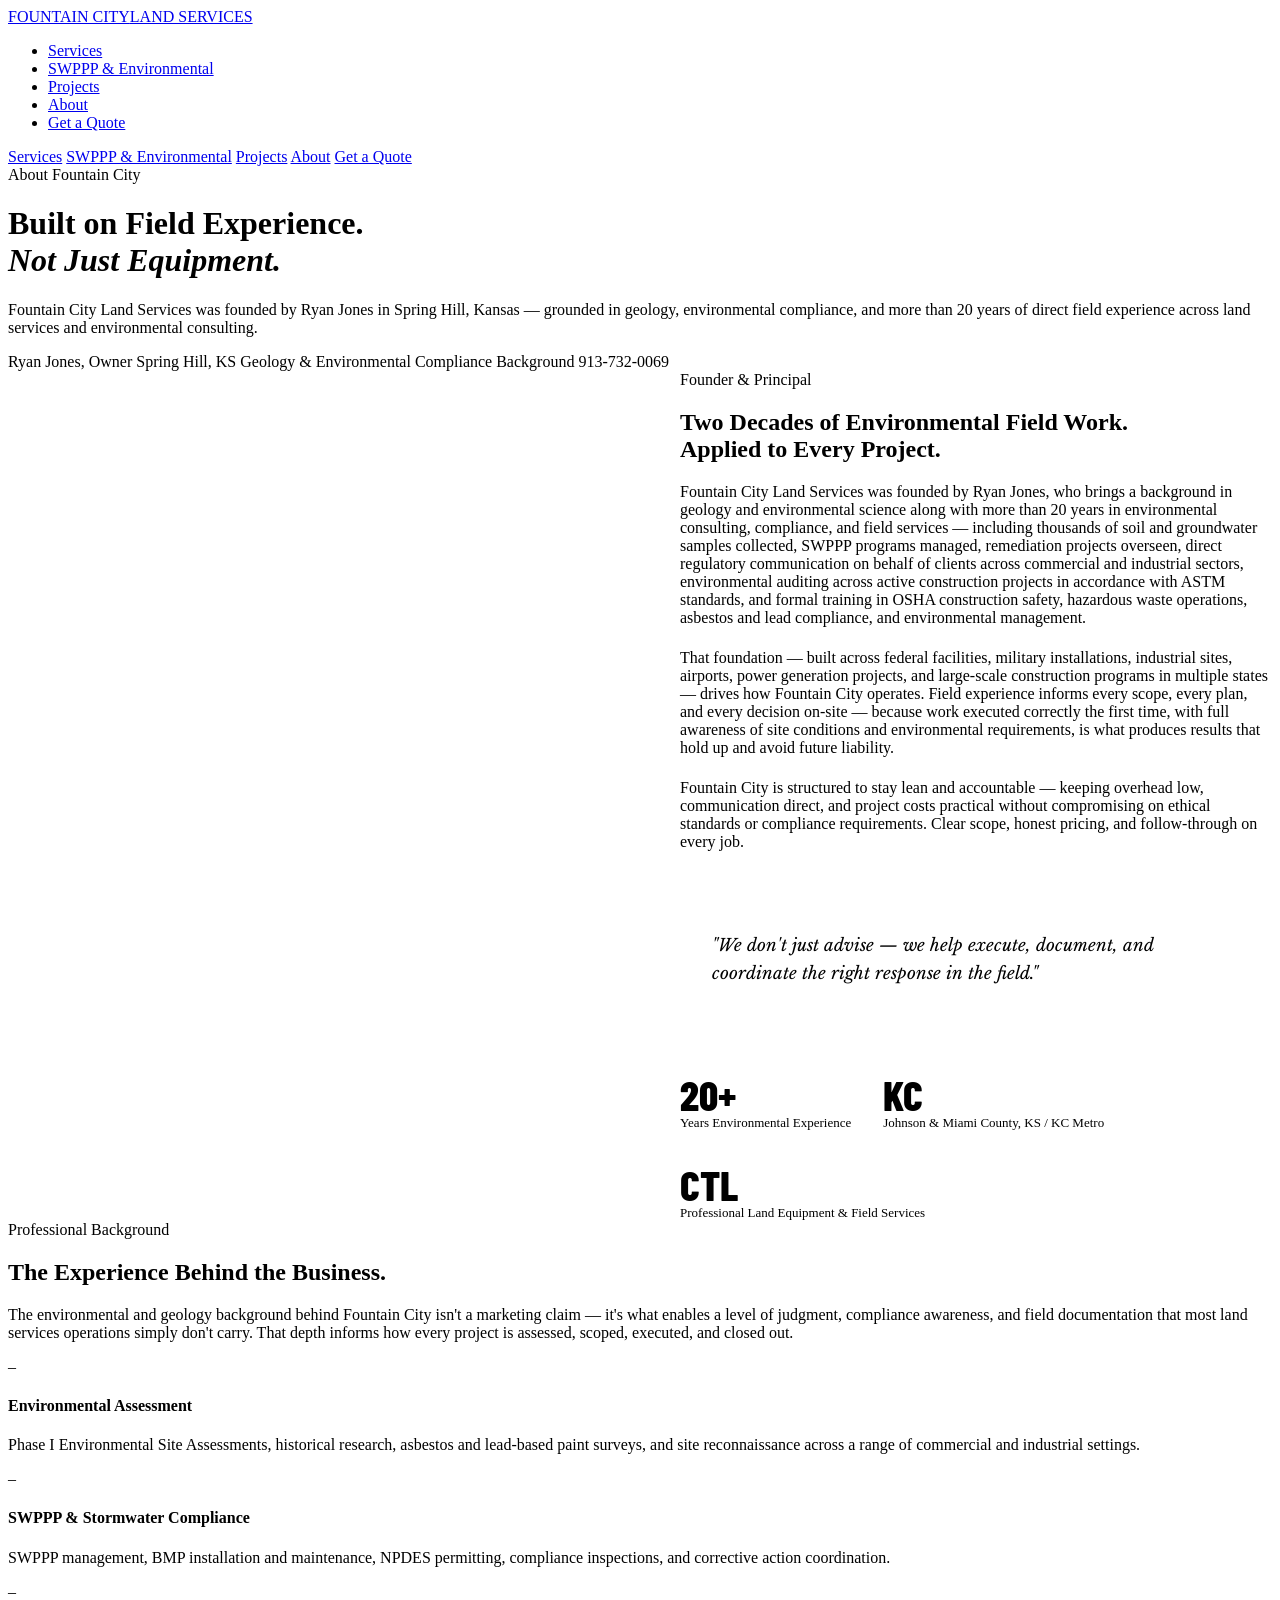
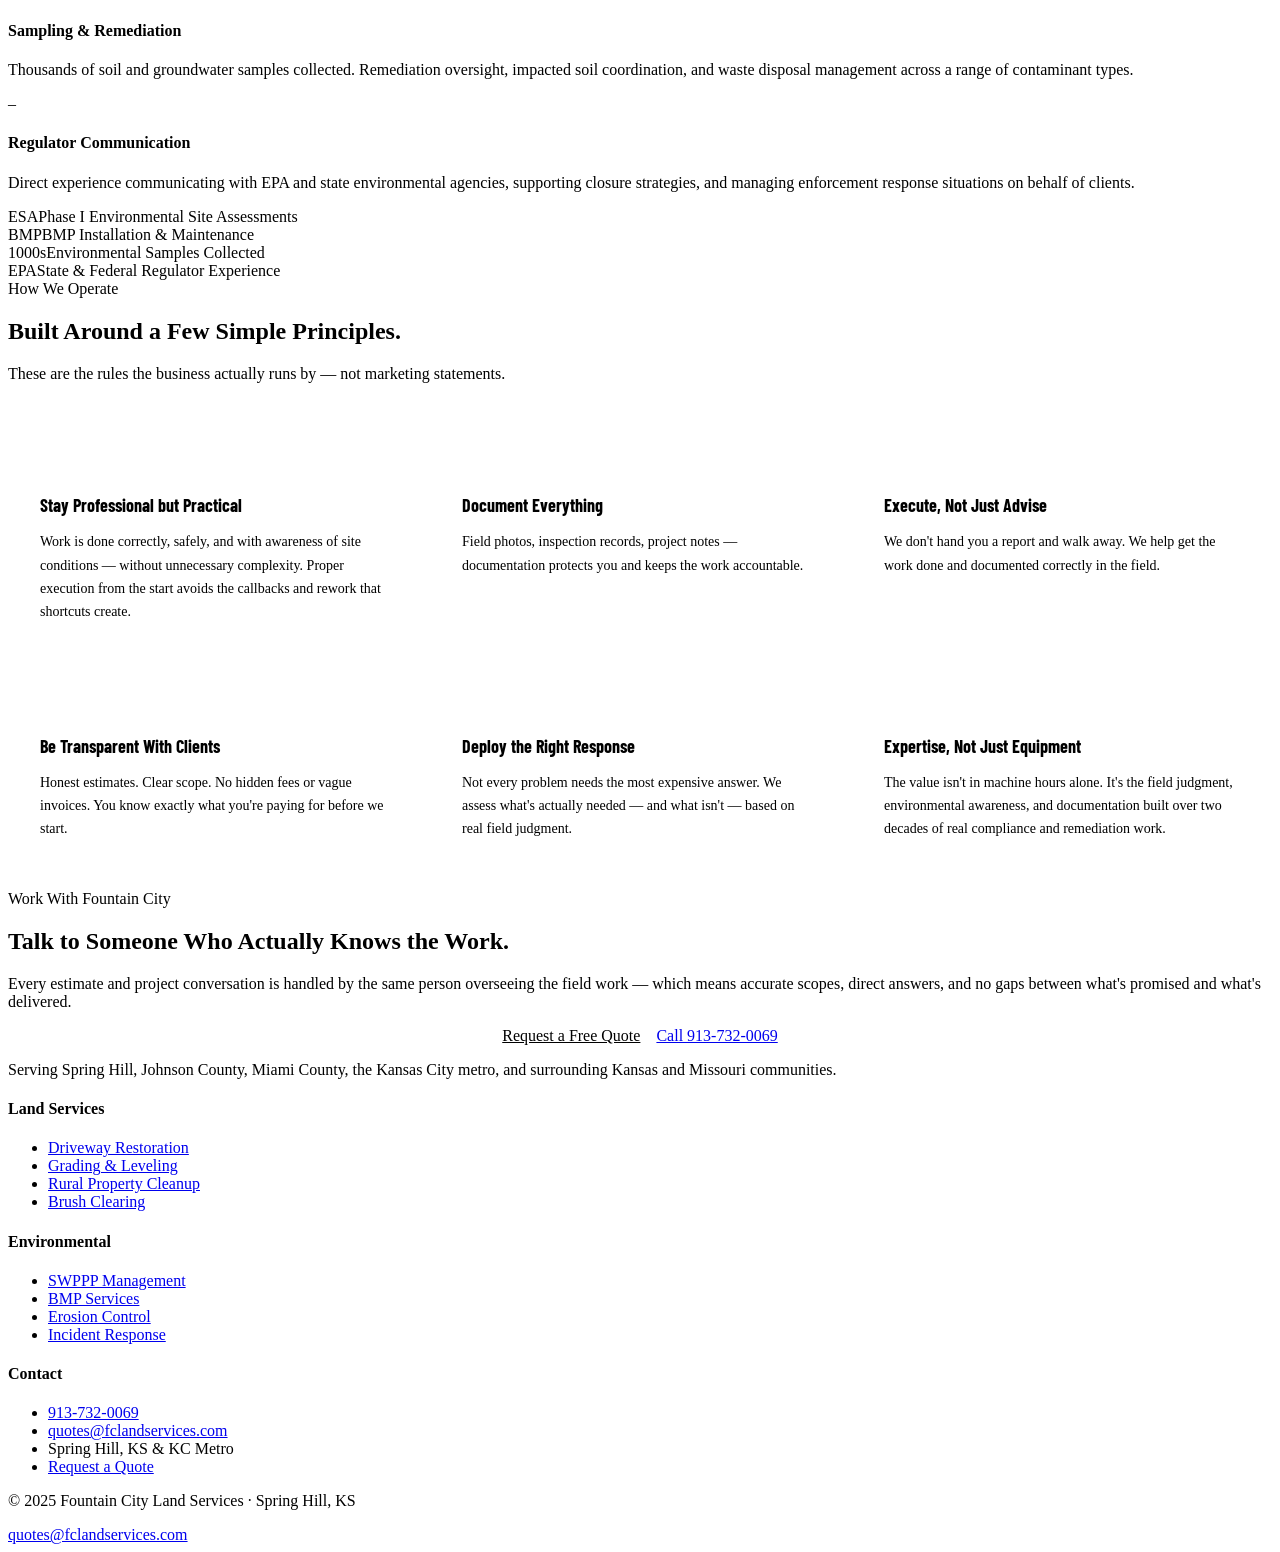
==== about.html @ deafc709 "Add files via upload" ====
<!DOCTYPE html>
<html lang="en">
<head>
  <meta charset="UTF-8">
  <meta name="viewport" content="width=device-width, initial-scale=1.0">
  <title>About | Ryan Jones | Fountain City Land Services | Spring Hill, KS</title>
  <meta name="description" content="Ryan Jones founded Fountain City Land Services in Spring Hill, KS. With 20+ years of environmental consulting, geology, and field compliance experience, he brings practical judgment to every land services and SWPPP project in Johnson County, Miami County, and the KC metro.">
  <link rel="canonical" href="https://www.fclandservices.com/about.html">
  <link rel="preconnect" href="https://fonts.googleapis.com">
  <link href="https://fonts.googleapis.com/css2?family=Barlow+Condensed:wght@400;600;700;800&family=Libre+Baskerville:ital,wght@0,400;1,400&family=Barlow:wght@300;400;500;600&display=swap" rel="stylesheet">
  <link rel="stylesheet" href="assets/css/style.css">
  <link rel="icon" href="assets/images/favicon.ico">
<style>
.about-grid { display:grid; grid-template-columns:1fr 1fr; gap:80px; align-items:start; }
.about-photo { background:var(--off-white); border:1px solid var(--warm-gray); border-radius:4px; height:420px; display:flex; align-items:center; justify-content:center; flex-direction:column; gap:10px; color:var(--text-light); position:sticky; top:88px; }
.about-photo p { font-size:12px; font-weight:300; text-align:center; padding:0 24px; }
.principles-grid { display:grid; grid-template-columns:repeat(3,1fr); gap:2px; margin-top:52px; }
.principle-card { background:#fff; padding:36px 32px; border-top:3px solid var(--green); }
.principle-card h4 { font-family:"Barlow Condensed",sans-serif; font-weight:700; font-size:18px; color:var(--charcoal-dark); margin-bottom:10px; }
.principle-card p { font-size:14px; color:var(--text-mid); line-height:1.65; font-weight:300; }
.exp-items { margin-top:32px; display:grid; grid-template-columns:1fr 1fr; gap:12px; }
.exp-item { background:rgba(255,255,255,0.04); border:1px solid rgba(255,255,255,0.07); padding:14px 16px; border-radius:3px; font-size:13px; color:rgba(255,255,255,0.65); font-weight:300; }
@media(max-width:960px){ .about-grid{grid-template-columns:1fr;} .about-photo{position:static;height:260px;} .principles-grid{grid-template-columns:1fr;} .exp-items{grid-template-columns:1fr;} }
</style>
</head><body>
<nav>
  <a href="index.html" class="nav-logo">
    <img src="assets/images/logo.png" alt="Fountain City Land Services logo"
         onerror="this.style.display='none';this.nextElementSibling.style.display='block'">
    <div class="nav-logo-fallback">FOUNTAIN CITY<span>LAND SERVICES</span></div>
  </a>
  <ul class="nav-links">
    <li><a href="services.html">Services</a></li>
    <li><a href="environmental.html">SWPPP &amp; Environmental</a></li>
    <li><a href="projects.html">Projects</a></li>
    <li><a href="about.html" class="active">About</a></li>
    <li><a href="quote.html" class="nav-cta">Get a Quote</a></li>
  </ul>
  <div class="nav-hamburger" onclick="toggleMenu()"><span></span><span></span><span></span></div>
</nav>
<div class="mobile-menu" id="mobileMenu">
  <a href="services.html">Services</a>
  <a href="environmental.html">SWPPP &amp; Environmental</a>
  <a href="projects.html">Projects</a>
  <a href="about.html">About</a>
  <a href="quote.html" class="mobile-cta">Get a Quote</a>
</div>
<div class="page-hero"><div class="page-hero-bg"></div>
<div class="page-hero-inner">
  <div class="section-label">About Fountain City</div>
  <h1>Built on Field Experience.<br><em>Not Just Equipment.</em></h1>
  <p>Fountain City Land Services was founded by Ryan Jones in Spring Hill, Kansas — grounded in geology, environmental compliance, and more than 20 years of direct field experience across land services and environmental consulting.</p>
</div></div>
<div class="trust-bar">
  <span class="trust-item">Ryan Jones, Owner</span>
  <span class="trust-dot"></span>
  <span class="trust-item">Spring Hill, KS</span>
  <span class="trust-dot"></span>
  <span class="trust-item">Geology &amp; Environmental Compliance Background</span>
  <span class="trust-dot"></span>
  <span class="trust-item">913-732-0069</span>
</div>

<section style="background:#fff;">
<div class="section-inner">
  <div class="about-grid">
    <div class="about-photo">
    </div>
    <div>
      <div class="section-label">Founder &amp; Principal</div>
      <h2 class="section-title">Two Decades of Environmental Field Work.<br>Applied to Every Project.</h2>
      <p class="section-body" style="max-width:100%;margin-bottom:22px;">Fountain City Land Services was founded by Ryan Jones, who brings a background in geology and environmental science along with more than 20 years in environmental consulting, compliance, and field services — including thousands of soil and groundwater samples collected, SWPPP programs managed, remediation projects overseen, direct regulatory communication on behalf of clients across commercial and industrial sectors, environmental auditing across active construction projects in accordance with ASTM standards, and formal training in OSHA construction safety, hazardous waste operations, asbestos and lead compliance, and environmental management.</p>
      <p class="section-body" style="max-width:100%;margin-bottom:22px;">That foundation — built across federal facilities, military installations, industrial sites, airports, power generation projects, and large-scale construction programs in multiple states — drives how Fountain City operates. Field experience informs every scope, every plan, and every decision on-site — because work executed correctly the first time, with full awareness of site conditions and environmental requirements, is what produces results that hold up and avoid future liability.</p>
      <p class="section-body" style="max-width:100%;margin-bottom:36px;">Fountain City is structured to stay lean and accountable — keeping overhead low, communication direct, and project costs practical without compromising on ethical standards or compliance requirements. Clear scope, honest pricing, and follow-through on every job.</p>
      <div style="padding:28px 32px;background:var(--off-white);border-left:3px solid var(--green);border-radius:0 4px 4px 0;">
        <p style="font-family:'Libre Baskerville',serif;font-style:italic;font-size:17px;line-height:1.65;color:var(--charcoal-dark);">"We don't just advise — we help execute, document, and coordinate the right response in the field."</p>
      </div>
      <div style="margin-top:40px;display:flex;gap:32px;flex-wrap:wrap;">
        <div><div style="font-family:'Barlow Condensed',sans-serif;font-weight:800;font-size:42px;color:var(--green);line-height:1;">20+</div><div style="font-size:13px;color:var(--text-light);font-weight:300;">Years Environmental Experience</div></div>
        <div><div style="font-family:'Barlow Condensed',sans-serif;font-weight:800;font-size:42px;color:var(--green);line-height:1;">KC</div><div style="font-size:13px;color:var(--text-light);font-weight:300;">Johnson &amp; Miami County, KS / KC Metro</div></div>
        <div><div style="font-family:'Barlow Condensed',sans-serif;font-weight:800;font-size:42px;color:var(--green);line-height:1;">CTL</div><div style="font-size:13px;color:var(--text-light);font-weight:300;">Professional Land Equipment &amp; Field Services</div></div>
      </div>
    </div>
  </div>
</div>
</section>

<section class="diff-section">
<div class="section-inner">
  <div class="diff-grid">
    <div class="diff-content">
      <div class="section-label">Professional Background</div>
      <h2 class="section-title">The Experience Behind the Business.</h2>
      <p class="section-body">The environmental and geology background behind Fountain City isn't a marketing claim — it's what enables a level of judgment, compliance awareness, and field documentation that most land services operations simply don't carry. That depth informs how every project is assessed, scoped, executed, and closed out.</p>
      <div class="diff-points">
        <div class="diff-point"><span class="diff-num">–</span><div class="diff-point-text"><h4>Environmental Assessment</h4><p>Phase I Environmental Site Assessments, historical research, asbestos and lead-based paint surveys, and site reconnaissance across a range of commercial and industrial settings.</p></div></div>
        <div class="diff-point"><span class="diff-num">–</span><div class="diff-point-text"><h4>SWPPP &amp; Stormwater Compliance</h4><p>SWPPP management, BMP installation and maintenance, NPDES permitting, compliance inspections, and corrective action coordination.</p></div></div>
        <div class="diff-point"><span class="diff-num">–</span><div class="diff-point-text"><h4>Sampling &amp; Remediation</h4><p>Thousands of soil and groundwater samples collected. Remediation oversight, impacted soil coordination, and waste disposal management across a range of contaminant types.</p></div></div>
        <div class="diff-point"><span class="diff-num">–</span><div class="diff-point-text"><h4>Regulator Communication</h4><p>Direct experience communicating with EPA and state environmental agencies, supporting closure strategies, and managing enforcement response situations on behalf of clients.</p></div></div>
      </div>
    </div>
    <div>
      <div class="diff-stats">
        <div class="stat-card"><span class="stat-num">ESA</span><span class="stat-label">Phase I Environmental Site Assessments</span></div>
        <div class="stat-card"><span class="stat-num">BMP</span><span class="stat-label">BMP Installation &amp; Maintenance</span></div>
        <div class="stat-card"><span class="stat-num">1000s</span><span class="stat-label">Environmental Samples Collected</span></div>
        <div class="stat-card"><span class="stat-num">EPA</span><span class="stat-label">State &amp; Federal Regulator Experience</span></div>
      </div>
    </div>
  </div>
</div>
</section>

<section style="background:var(--off-white);">
<div class="section-inner">
  <div class="section-label">How We Operate</div>
  <h2 class="section-title">Built Around a Few Simple Principles.</h2>
  <p class="section-body">These are the rules the business actually runs by — not marketing statements.</p>
  <div class="principles-grid">
    <div class="principle-card"><h4>Stay Professional but Practical</h4><p>Work is done correctly, safely, and with awareness of site conditions — without unnecessary complexity. Proper execution from the start avoids the callbacks and rework that shortcuts create.</p></div>
    <div class="principle-card"><h4>Document Everything</h4><p>Field photos, inspection records, project notes — documentation protects you and keeps the work accountable.</p></div>
    <div class="principle-card"><h4>Execute, Not Just Advise</h4><p>We don't hand you a report and walk away. We help get the work done and documented correctly in the field.</p></div>
    <div class="principle-card"><h4>Be Transparent With Clients</h4><p>Honest estimates. Clear scope. No hidden fees or vague invoices. You know exactly what you're paying for before we start.</p></div>
    <div class="principle-card"><h4>Deploy the Right Response</h4><p>Not every problem needs the most expensive answer. We assess what's actually needed — and what isn't — based on real field judgment.</p></div>
    <div class="principle-card"><h4>Expertise, Not Just Equipment</h4><p>The value isn't in machine hours alone. It's the field judgment, environmental awareness, and documentation built over two decades of real compliance and remediation work.</p></div>
  </div>
</div>
</section>

<section class="quote-section">
  <div class="section-label">Work With Fountain City</div>
  <h2>Talk to Someone Who Actually Knows the Work.</h2>
  <p>Every estimate and project conversation is handled by the same person overseeing the field work — which means accurate scopes, direct answers, and no gaps between what's promised and what's delivered.</p>
  <div style="display:flex;gap:16px;justify-content:center;flex-wrap:wrap;">
    <a href="quote.html" class="btn-primary" style="background:#fff;color:var(--green-dark);">Request a Free Quote</a>
    <a href="tel:9137320069" class="btn-ghost">Call 913-732-0069</a>
  </div>
</section>
<footer>
  <div class="footer-inner">
    <div class="footer-brand">
      <img src="assets/images/logo.png" alt="Fountain City Land Services" onerror="this.style.display='none'">
      <p>Serving Spring Hill, Johnson County, Miami County, the Kansas City metro, and surrounding Kansas and Missouri communities.</p>
    </div>
    <div class="footer-col"><h4>Land Services</h4><ul>
      <li><a href="services.html">Driveway Restoration</a></li>
      <li><a href="services.html">Grading &amp; Leveling</a></li>
      <li><a href="services.html">Rural Property Cleanup</a></li>
      <li><a href="services.html">Brush Clearing</a></li>
    </ul></div>
    <div class="footer-col"><h4>Environmental</h4><ul>
      <li><a href="environmental.html">SWPPP Management</a></li>
      <li><a href="environmental.html">BMP Services</a></li>
      <li><a href="environmental.html">Erosion Control</a></li>
      <li><a href="environmental.html">Incident Response</a></li>
    </ul></div>
    <div class="footer-col"><h4>Contact</h4><ul>
      <li><a href="tel:9137320069">913-732-0069</a></li>
      <li><a href="mailto:quotes@fclandservices.com">quotes@fclandservices.com</a></li>
      <li><span>Spring Hill, KS &amp; KC Metro</span></li>
      <li><a href="quote.html">Request a Quote</a></li>
    </ul></div>
  </div>
  <div class="footer-bottom">
    <p>&copy; 2025 Fountain City Land Services &middot; Spring Hill, KS</p>
    <a href="mailto:quotes@fclandservices.com">quotes@fclandservices.com</a>
  </div>
</footer>
<script>function toggleMenu(){document.getElementById('mobileMenu').classList.toggle('open');}</script>
</body></html>
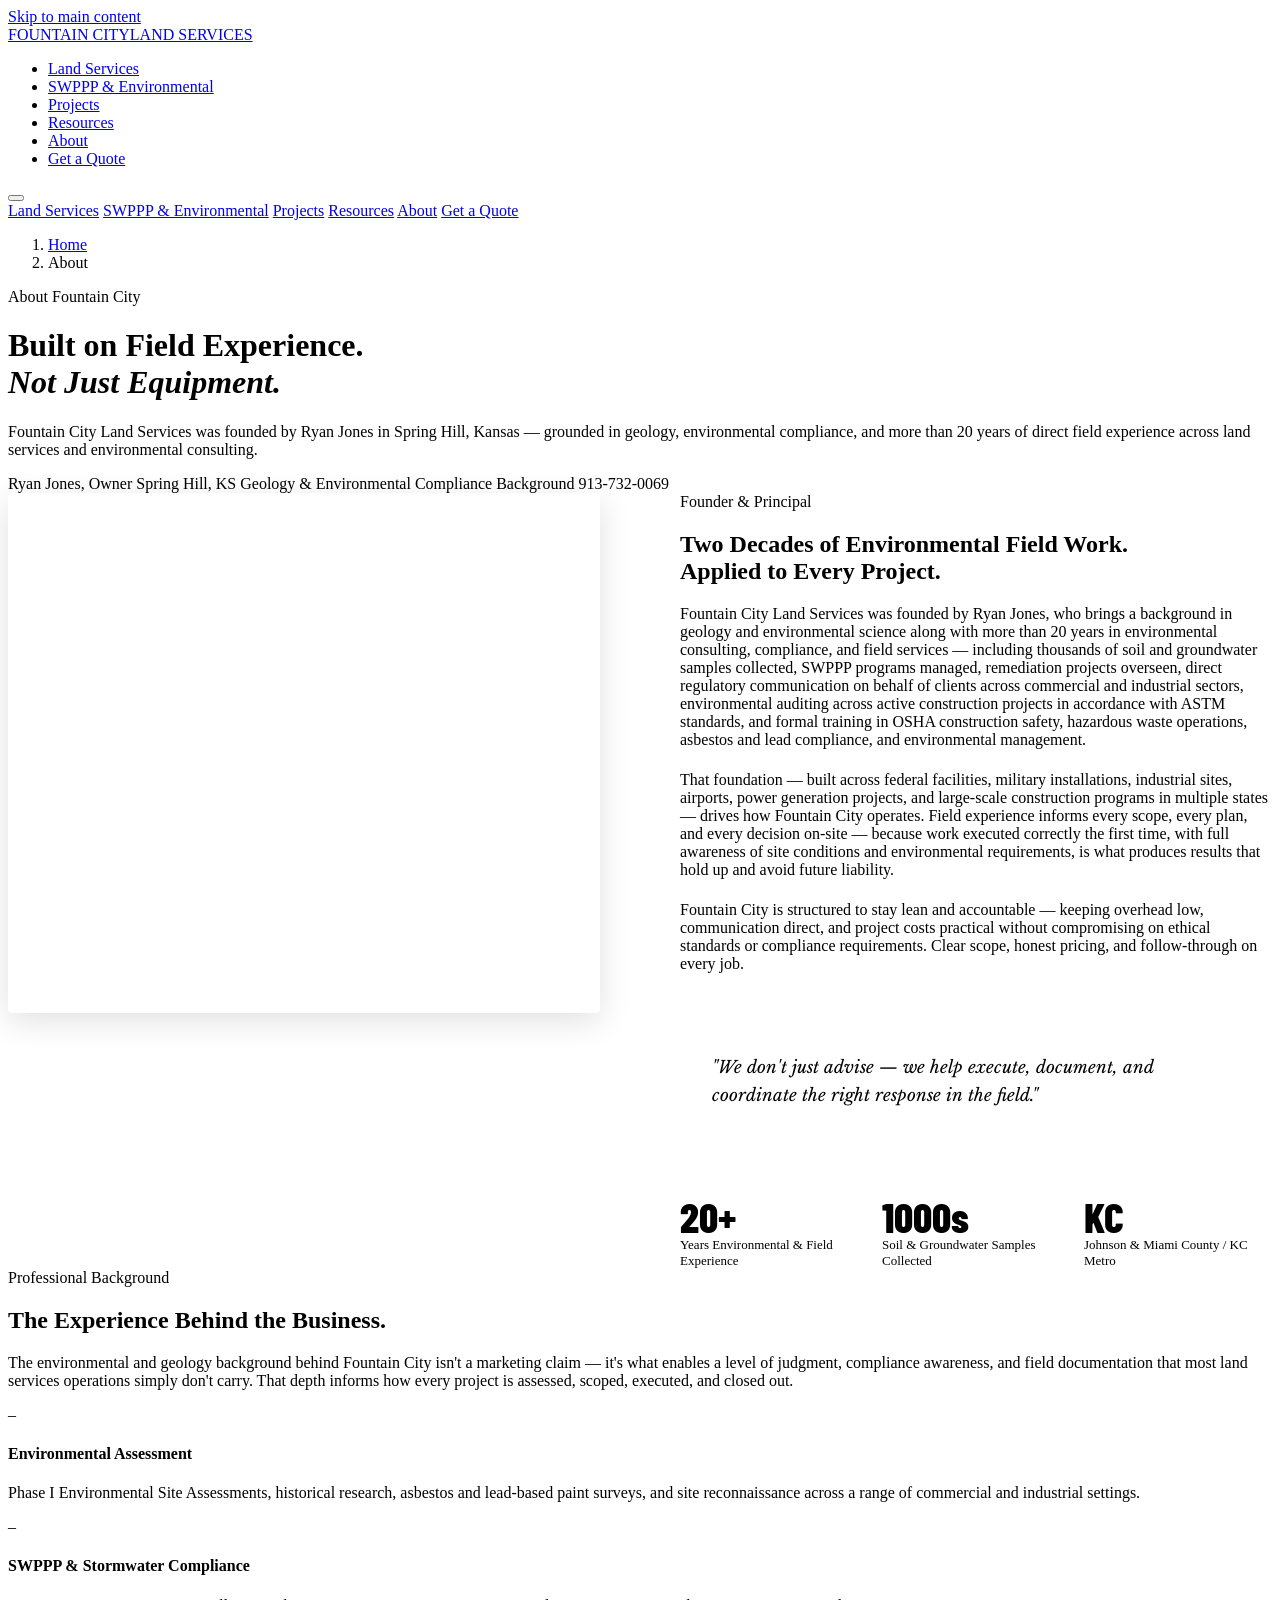
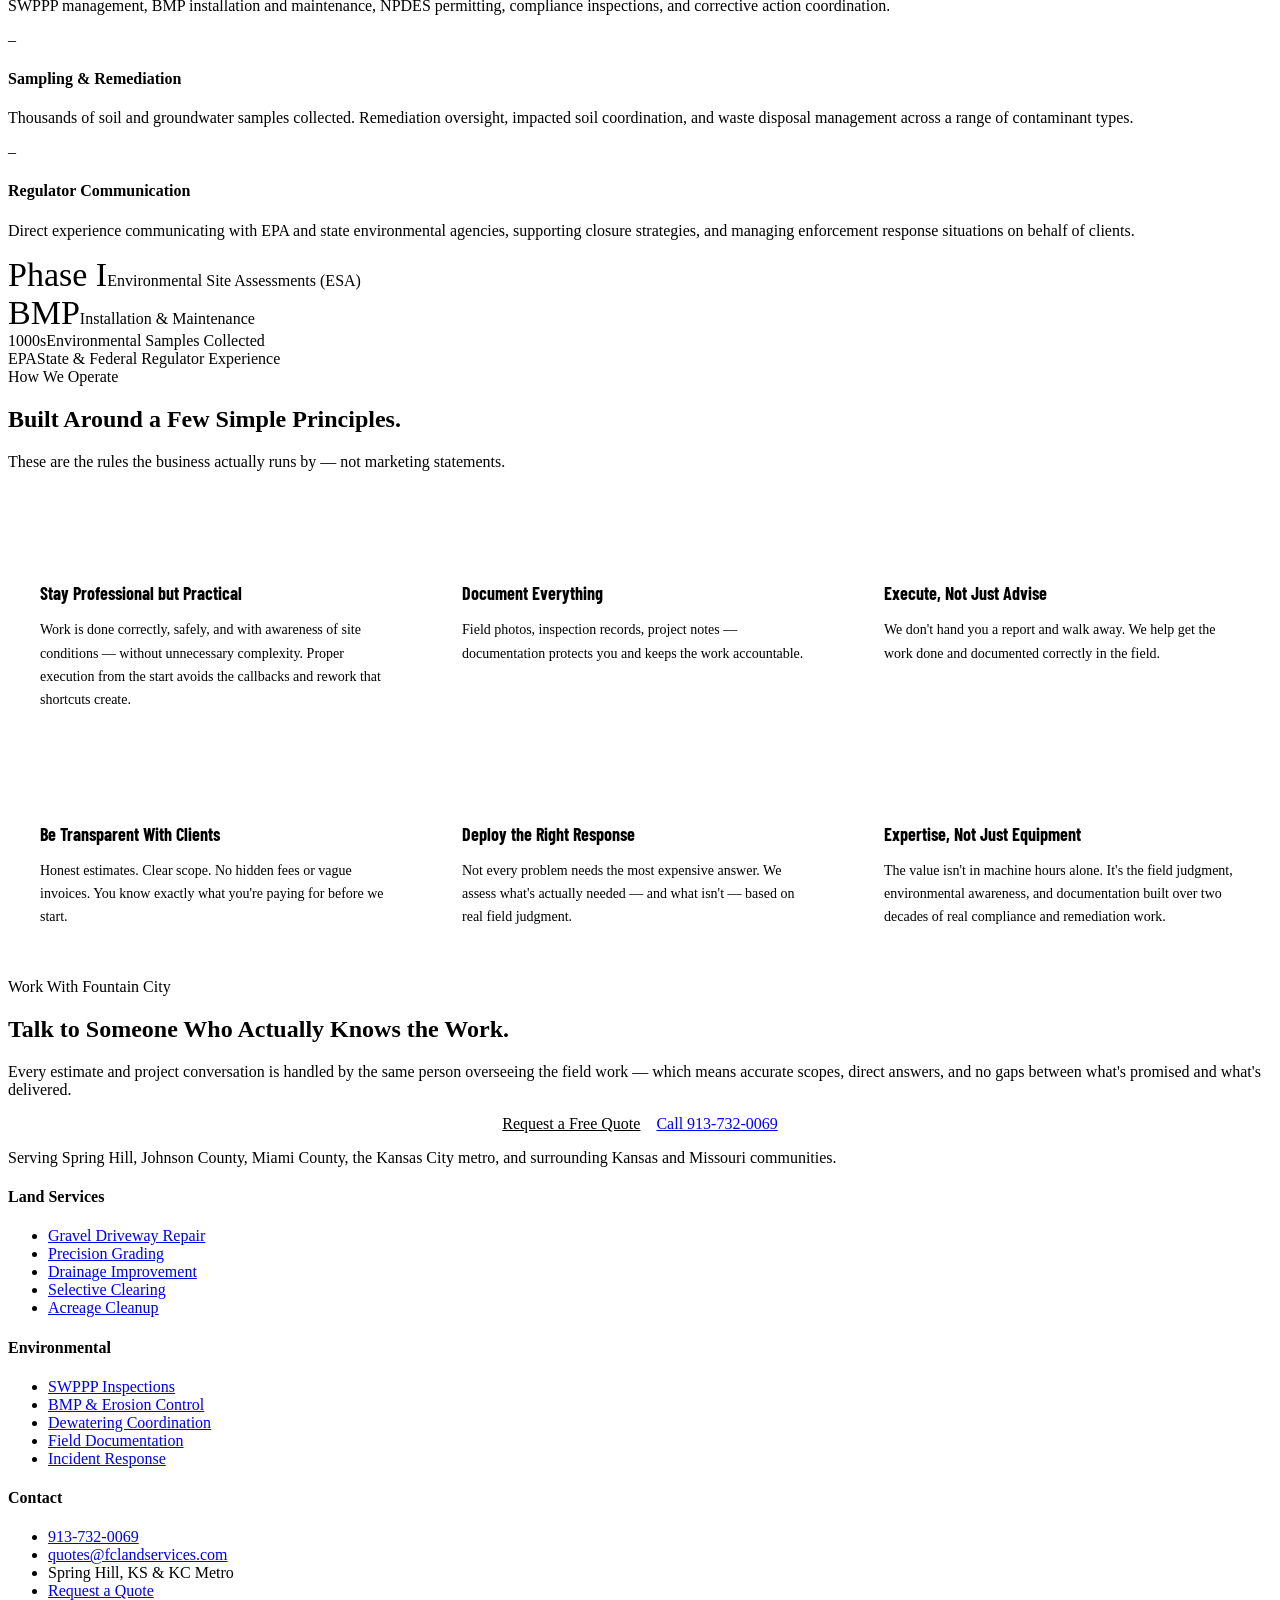
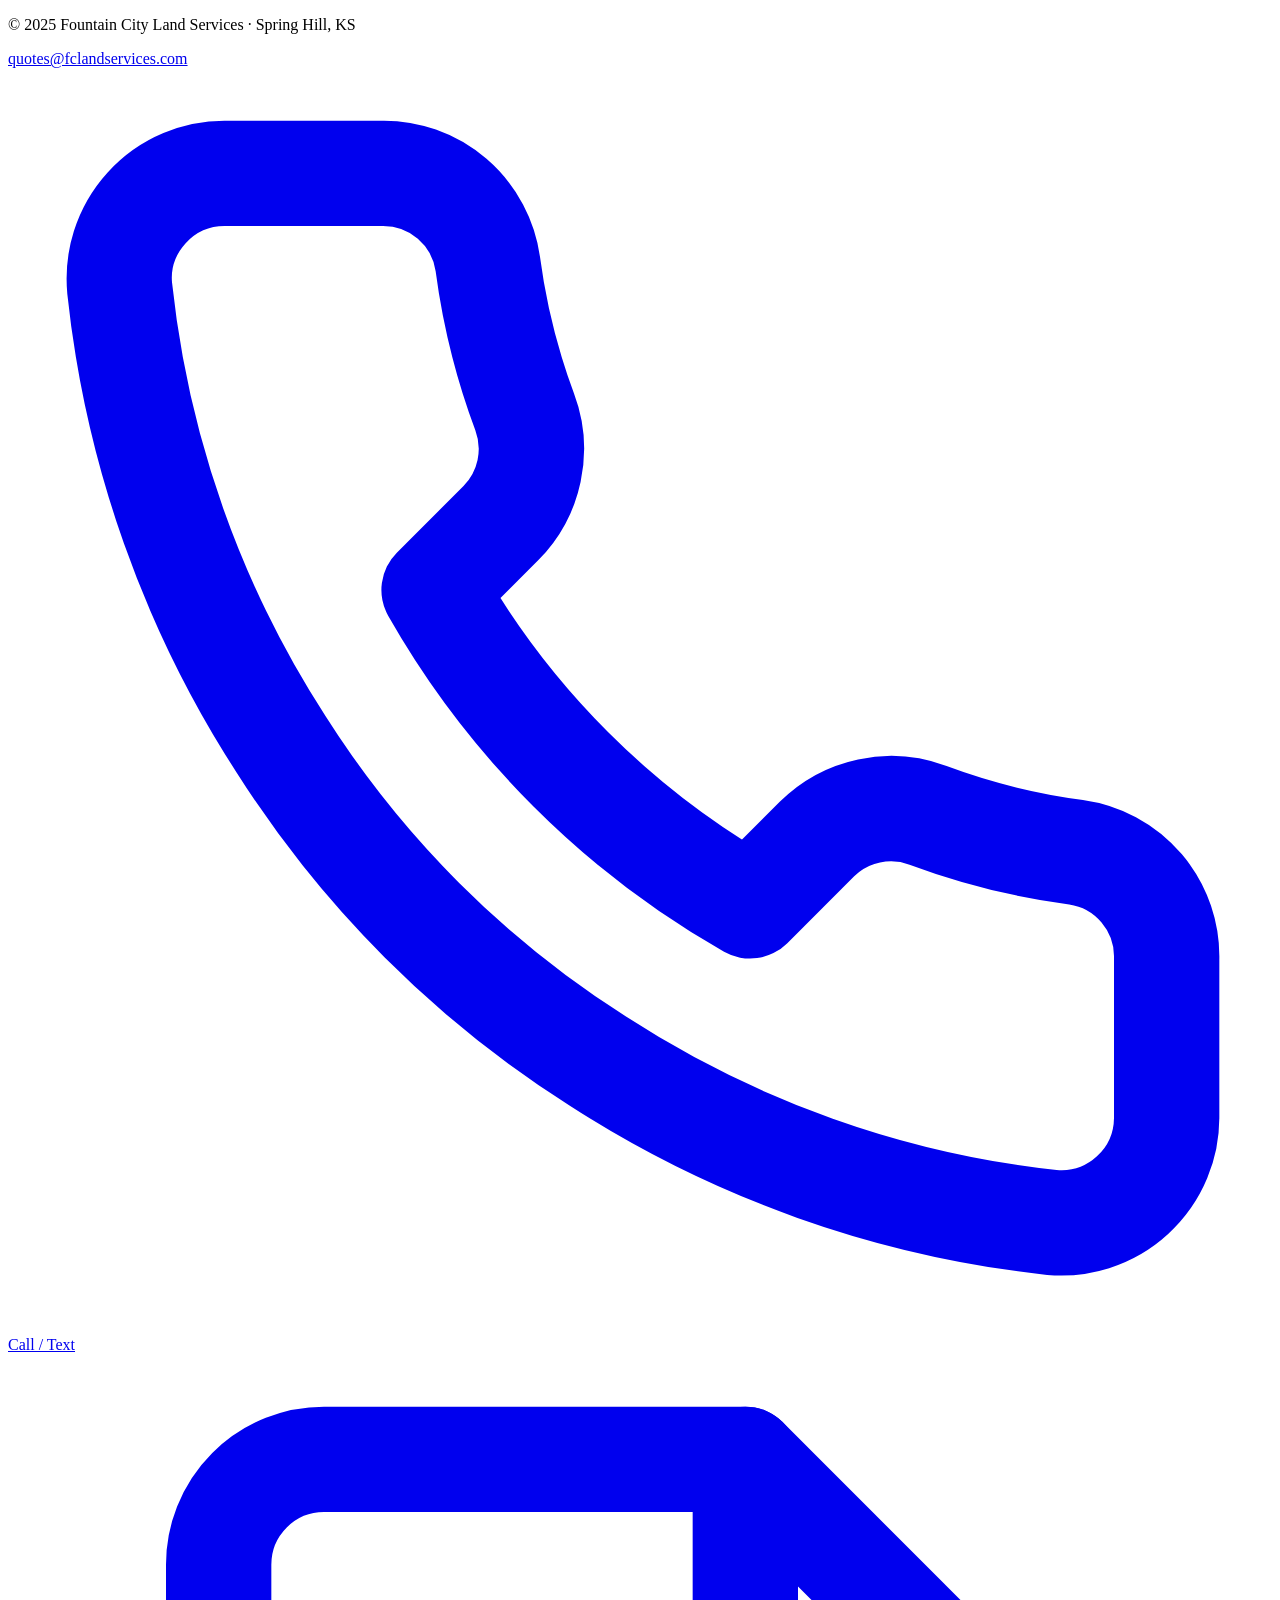
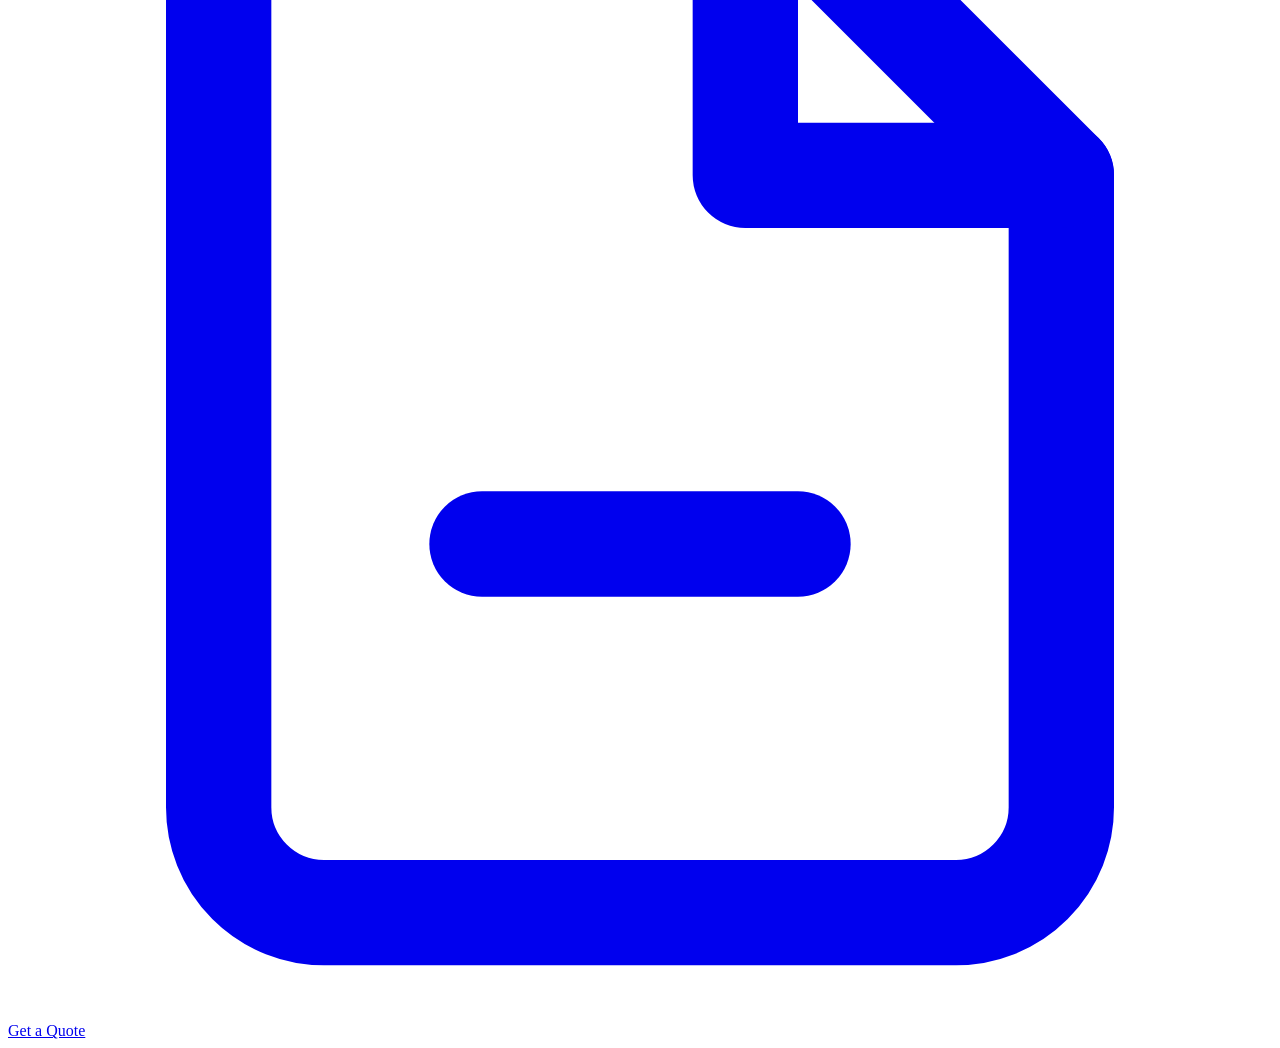
==== commit f3685d92: "Add files via upload" ====
--- a/about.html
+++ b/about.html
@@ -1,170 +1,443 @@
-<!DOCTYPE html>
-<html lang="en">
-<head>
-  <meta charset="UTF-8">
-  <meta name="viewport" content="width=device-width, initial-scale=1.0">
-  <title>About | Ryan Jones | Fountain City Land Services | Spring Hill, KS</title>
-  <meta name="description" content="Ryan Jones founded Fountain City Land Services in Spring Hill, KS. With 20+ years of environmental consulting, geology, and field compliance experience, he brings practical judgment to every land services and SWPPP project in Johnson County, Miami County, and the KC metro.">
-  <link rel="canonical" href="https://www.fclandservices.com/about.html">
-  <link rel="preconnect" href="https://fonts.googleapis.com">
-  <link href="https://fonts.googleapis.com/css2?family=Barlow+Condensed:wght@400;600;700;800&family=Libre+Baskerville:ital,wght@0,400;1,400&family=Barlow:wght@300;400;500;600&display=swap" rel="stylesheet">
-  <link rel="stylesheet" href="assets/css/style.css">
-  <link rel="icon" href="assets/images/favicon.ico">
-<style>
-.about-grid { display:grid; grid-template-columns:1fr 1fr; gap:80px; align-items:start; }
-.about-photo { background:var(--off-white); border:1px solid var(--warm-gray); border-radius:4px; height:420px; display:flex; align-items:center; justify-content:center; flex-direction:column; gap:10px; color:var(--text-light); position:sticky; top:88px; }
-.about-photo p { font-size:12px; font-weight:300; text-align:center; padding:0 24px; }
-.principles-grid { display:grid; grid-template-columns:repeat(3,1fr); gap:2px; margin-top:52px; }
-.principle-card { background:#fff; padding:36px 32px; border-top:3px solid var(--green); }
-.principle-card h4 { font-family:"Barlow Condensed",sans-serif; font-weight:700; font-size:18px; color:var(--charcoal-dark); margin-bottom:10px; }
-.principle-card p { font-size:14px; color:var(--text-mid); line-height:1.65; font-weight:300; }
-.exp-items { margin-top:32px; display:grid; grid-template-columns:1fr 1fr; gap:12px; }
-.exp-item { background:rgba(255,255,255,0.04); border:1px solid rgba(255,255,255,0.07); padding:14px 16px; border-radius:3px; font-size:13px; color:rgba(255,255,255,0.65); font-weight:300; }
-@media(max-width:960px){ .about-grid{grid-template-columns:1fr;} .about-photo{position:static;height:260px;} .principles-grid{grid-template-columns:1fr;} .exp-items{grid-template-columns:1fr;} }
-</style>
-</head><body>
-<nav>
-  <a href="index.html" class="nav-logo">
-    <img src="assets/images/logo.png" alt="Fountain City Land Services logo"
-         onerror="this.style.display='none';this.nextElementSibling.style.display='block'">
-    <div class="nav-logo-fallback">FOUNTAIN CITY<span>LAND SERVICES</span></div>
-  </a>
-  <ul class="nav-links">
-    <li><a href="services.html">Services</a></li>
-    <li><a href="environmental.html">SWPPP &amp; Environmental</a></li>
-    <li><a href="projects.html">Projects</a></li>
-    <li><a href="about.html" class="active">About</a></li>
-    <li><a href="quote.html" class="nav-cta">Get a Quote</a></li>
-  </ul>
-  <div class="nav-hamburger" onclick="toggleMenu()"><span></span><span></span><span></span></div>
-</nav>
-<div class="mobile-menu" id="mobileMenu">
-  <a href="services.html">Services</a>
-  <a href="environmental.html">SWPPP &amp; Environmental</a>
-  <a href="projects.html">Projects</a>
-  <a href="about.html">About</a>
-  <a href="quote.html" class="mobile-cta">Get a Quote</a>
-</div>
-<div class="page-hero"><div class="page-hero-bg"></div>
-<div class="page-hero-inner">
-  <div class="section-label">About Fountain City</div>
-  <h1>Built on Field Experience.<br><em>Not Just Equipment.</em></h1>
-  <p>Fountain City Land Services was founded by Ryan Jones in Spring Hill, Kansas — grounded in geology, environmental compliance, and more than 20 years of direct field experience across land services and environmental consulting.</p>
-</div></div>
-<div class="trust-bar">
-  <span class="trust-item">Ryan Jones, Owner</span>
-  <span class="trust-dot"></span>
-  <span class="trust-item">Spring Hill, KS</span>
-  <span class="trust-dot"></span>
-  <span class="trust-item">Geology &amp; Environmental Compliance Background</span>
-  <span class="trust-dot"></span>
-  <span class="trust-item">913-732-0069</span>
-</div>
-
-<section style="background:#fff;">
-<div class="section-inner">
-  <div class="about-grid">
-    <div class="about-photo">
-    </div>
-    <div>
-      <div class="section-label">Founder &amp; Principal</div>
-      <h2 class="section-title">Two Decades of Environmental Field Work.<br>Applied to Every Project.</h2>
-      <p class="section-body" style="max-width:100%;margin-bottom:22px;">Fountain City Land Services was founded by Ryan Jones, who brings a background in geology and environmental science along with more than 20 years in environmental consulting, compliance, and field services — including thousands of soil and groundwater samples collected, SWPPP programs managed, remediation projects overseen, direct regulatory communication on behalf of clients across commercial and industrial sectors, environmental auditing across active construction projects in accordance with ASTM standards, and formal training in OSHA construction safety, hazardous waste operations, asbestos and lead compliance, and environmental management.</p>
-      <p class="section-body" style="max-width:100%;margin-bottom:22px;">That foundation — built across federal facilities, military installations, industrial sites, airports, power generation projects, and large-scale construction programs in multiple states — drives how Fountain City operates. Field experience informs every scope, every plan, and every decision on-site — because work executed correctly the first time, with full awareness of site conditions and environmental requirements, is what produces results that hold up and avoid future liability.</p>
-      <p class="section-body" style="max-width:100%;margin-bottom:36px;">Fountain City is structured to stay lean and accountable — keeping overhead low, communication direct, and project costs practical without compromising on ethical standards or compliance requirements. Clear scope, honest pricing, and follow-through on every job.</p>
-      <div style="padding:28px 32px;background:var(--off-white);border-left:3px solid var(--green);border-radius:0 4px 4px 0;">
-        <p style="font-family:'Libre Baskerville',serif;font-style:italic;font-size:17px;line-height:1.65;color:var(--charcoal-dark);">"We don't just advise — we help execute, document, and coordinate the right response in the field."</p>
-      </div>
-      <div style="margin-top:40px;display:flex;gap:32px;flex-wrap:wrap;">
-        <div><div style="font-family:'Barlow Condensed',sans-serif;font-weight:800;font-size:42px;color:var(--green);line-height:1;">20+</div><div style="font-size:13px;color:var(--text-light);font-weight:300;">Years Environmental Experience</div></div>
-        <div><div style="font-family:'Barlow Condensed',sans-serif;font-weight:800;font-size:42px;color:var(--green);line-height:1;">KC</div><div style="font-size:13px;color:var(--text-light);font-weight:300;">Johnson &amp; Miami County, KS / KC Metro</div></div>
-        <div><div style="font-family:'Barlow Condensed',sans-serif;font-weight:800;font-size:42px;color:var(--green);line-height:1;">CTL</div><div style="font-size:13px;color:var(--text-light);font-weight:300;">Professional Land Equipment &amp; Field Services</div></div>
-      </div>
-    </div>
-  </div>
-</div>
-</section>
-
-<section class="diff-section">
-<div class="section-inner">
-  <div class="diff-grid">
-    <div class="diff-content">
-      <div class="section-label">Professional Background</div>
-      <h2 class="section-title">The Experience Behind the Business.</h2>
-      <p class="section-body">The environmental and geology background behind Fountain City isn't a marketing claim — it's what enables a level of judgment, compliance awareness, and field documentation that most land services operations simply don't carry. That depth informs how every project is assessed, scoped, executed, and closed out.</p>
-      <div class="diff-points">
-        <div class="diff-point"><span class="diff-num">–</span><div class="diff-point-text"><h4>Environmental Assessment</h4><p>Phase I Environmental Site Assessments, historical research, asbestos and lead-based paint surveys, and site reconnaissance across a range of commercial and industrial settings.</p></div></div>
-        <div class="diff-point"><span class="diff-num">–</span><div class="diff-point-text"><h4>SWPPP &amp; Stormwater Compliance</h4><p>SWPPP management, BMP installation and maintenance, NPDES permitting, compliance inspections, and corrective action coordination.</p></div></div>
-        <div class="diff-point"><span class="diff-num">–</span><div class="diff-point-text"><h4>Sampling &amp; Remediation</h4><p>Thousands of soil and groundwater samples collected. Remediation oversight, impacted soil coordination, and waste disposal management across a range of contaminant types.</p></div></div>
-        <div class="diff-point"><span class="diff-num">–</span><div class="diff-point-text"><h4>Regulator Communication</h4><p>Direct experience communicating with EPA and state environmental agencies, supporting closure strategies, and managing enforcement response situations on behalf of clients.</p></div></div>
-      </div>
-    </div>
-    <div>
-      <div class="diff-stats">
-        <div class="stat-card"><span class="stat-num">ESA</span><span class="stat-label">Phase I Environmental Site Assessments</span></div>
-        <div class="stat-card"><span class="stat-num">BMP</span><span class="stat-label">BMP Installation &amp; Maintenance</span></div>
-        <div class="stat-card"><span class="stat-num">1000s</span><span class="stat-label">Environmental Samples Collected</span></div>
-        <div class="stat-card"><span class="stat-num">EPA</span><span class="stat-label">State &amp; Federal Regulator Experience</span></div>
-      </div>
-    </div>
-  </div>
-</div>
-</section>
-
-<section style="background:var(--off-white);">
-<div class="section-inner">
-  <div class="section-label">How We Operate</div>
-  <h2 class="section-title">Built Around a Few Simple Principles.</h2>
-  <p class="section-body">These are the rules the business actually runs by — not marketing statements.</p>
-  <div class="principles-grid">
-    <div class="principle-card"><h4>Stay Professional but Practical</h4><p>Work is done correctly, safely, and with awareness of site conditions — without unnecessary complexity. Proper execution from the start avoids the callbacks and rework that shortcuts create.</p></div>
-    <div class="principle-card"><h4>Document Everything</h4><p>Field photos, inspection records, project notes — documentation protects you and keeps the work accountable.</p></div>
-    <div class="principle-card"><h4>Execute, Not Just Advise</h4><p>We don't hand you a report and walk away. We help get the work done and documented correctly in the field.</p></div>
-    <div class="principle-card"><h4>Be Transparent With Clients</h4><p>Honest estimates. Clear scope. No hidden fees or vague invoices. You know exactly what you're paying for before we start.</p></div>
-    <div class="principle-card"><h4>Deploy the Right Response</h4><p>Not every problem needs the most expensive answer. We assess what's actually needed — and what isn't — based on real field judgment.</p></div>
-    <div class="principle-card"><h4>Expertise, Not Just Equipment</h4><p>The value isn't in machine hours alone. It's the field judgment, environmental awareness, and documentation built over two decades of real compliance and remediation work.</p></div>
-  </div>
-</div>
-</section>
-
-<section class="quote-section">
-  <div class="section-label">Work With Fountain City</div>
-  <h2>Talk to Someone Who Actually Knows the Work.</h2>
-  <p>Every estimate and project conversation is handled by the same person overseeing the field work — which means accurate scopes, direct answers, and no gaps between what's promised and what's delivered.</p>
-  <div style="display:flex;gap:16px;justify-content:center;flex-wrap:wrap;">
-    <a href="quote.html" class="btn-primary" style="background:#fff;color:var(--green-dark);">Request a Free Quote</a>
-    <a href="tel:9137320069" class="btn-ghost">Call 913-732-0069</a>
-  </div>
-</section>
-<footer>
-  <div class="footer-inner">
-    <div class="footer-brand">
-      <img src="assets/images/logo.png" alt="Fountain City Land Services" onerror="this.style.display='none'">
-      <p>Serving Spring Hill, Johnson County, Miami County, the Kansas City metro, and surrounding Kansas and Missouri communities.</p>
-    </div>
-    <div class="footer-col"><h4>Land Services</h4><ul>
-      <li><a href="services.html">Driveway Restoration</a></li>
-      <li><a href="services.html">Grading &amp; Leveling</a></li>
-      <li><a href="services.html">Rural Property Cleanup</a></li>
-      <li><a href="services.html">Brush Clearing</a></li>
-    </ul></div>
-    <div class="footer-col"><h4>Environmental</h4><ul>
-      <li><a href="environmental.html">SWPPP Management</a></li>
-      <li><a href="environmental.html">BMP Services</a></li>
-      <li><a href="environmental.html">Erosion Control</a></li>
-      <li><a href="environmental.html">Incident Response</a></li>
-    </ul></div>
-    <div class="footer-col"><h4>Contact</h4><ul>
-      <li><a href="tel:9137320069">913-732-0069</a></li>
-      <li><a href="mailto:quotes@fclandservices.com">quotes@fclandservices.com</a></li>
-      <li><span>Spring Hill, KS &amp; KC Metro</span></li>
-      <li><a href="quote.html">Request a Quote</a></li>
-    </ul></div>
-  </div>
-  <div class="footer-bottom">
-    <p>&copy; 2025 Fountain City Land Services &middot; Spring Hill, KS</p>
-    <a href="mailto:quotes@fclandservices.com">quotes@fclandservices.com</a>
-  </div>
-</footer>
-<script>function toggleMenu(){document.getElementById('mobileMenu').classList.toggle('open');}</script>
-</body></html>
+<!DOCTYPE html>
+<html lang="en">
+<head>
+  <meta charset="UTF-8">
+  <meta name="viewport" content="width=device-width, initial-scale=1.0">
+  <meta name="theme-color" content="#1e252d">
+
+  <title>About Ryan Jones | Fountain City Land Services | Spring Hill, KS</title>
+  <meta name="description" content="Ryan Jones founded Fountain City Land Services in Spring Hill, KS. With 20+ years of environmental consulting, geology, and field compliance experience, he brings practical judgment to every land services and SWPPP project across Johnson County, Miami County, and the Kansas City metro.">
+  <link rel="canonical" href="https://www.fclandservices.com/about.html">
+
+  <!-- Geo signals -->
+  <meta name="geo.region" content="US-KS">
+  <meta name="geo.placename" content="Spring Hill, Kansas">
+  <meta name="geo.position" content="38.7406;-94.8233">
+  <meta name="ICBM" content="38.7406, -94.8233">
+
+  <!-- Open Graph -->
+  <meta property="og:type" content="profile">
+  <meta property="og:site_name" content="Fountain City Land Services">
+  <meta property="og:url" content="https://www.fclandservices.com/about.html">
+  <meta property="og:title" content="About Ryan Jones | Fountain City Land Services">
+  <meta property="og:description" content="20+ years of environmental consulting, geology, and field compliance experience — applied to every land services and SWPPP project across the KC metro.">
+  <meta property="og:image" content="https://www.fclandservices.com/assets/images/projects/stormwater-channel-after.jpg">
+  <meta property="og:image:width" content="1200">
+  <meta property="og:image:height" content="630">
+  <meta property="og:locale" content="en_US">
+  <meta property="profile:first_name" content="Ryan">
+  <meta property="profile:last_name" content="Jones">
+
+  <!-- Twitter Card -->
+  <meta name="twitter:card" content="summary_large_image">
+  <meta name="twitter:title" content="About Ryan Jones | Fountain City Land Services">
+  <meta name="twitter:description" content="Founder Ryan Jones brings 20+ years of environmental field experience to every project.">
+  <meta name="twitter:image" content="https://www.fclandservices.com/assets/images/projects/stormwater-channel-after.jpg">
+
+  <!-- Performance hints -->
+  <link rel="preconnect" href="https://fonts.googleapis.com">
+  <link rel="preconnect" href="https://fonts.gstatic.com" crossorigin>
+  <link href="https://fonts.googleapis.com/css2?family=Barlow+Condensed:wght@400;600;700;800&family=Libre+Baskerville:ital,wght@0,400;1,400&family=Barlow:wght@300;400;500;600&display=swap" rel="stylesheet">
+  <link rel="stylesheet" href="assets/css/style.css">
+  <link rel="icon" type="image/png" sizes="16x16" href="assets/images/favicon-16.png">
+  <link rel="icon" type="image/png" sizes="32x32" href="assets/images/favicon-32.png">
+  <link rel="icon" type="image/png" sizes="48x48" href="assets/images/favicon-48.png">
+  <link rel="icon" type="image/png" sizes="96x96" href="assets/images/favicon-96.png">
+  <link rel="apple-touch-icon" sizes="180x180" href="assets/images/apple-touch-icon.png">
+  <link rel="icon" type="image/png" sizes="192x192" href="assets/images/icon-192.png">
+  <link rel="icon" type="image/png" sizes="512x512" href="assets/images/icon-512.png">
+
+  <!-- BreadcrumbList -->
+  <script type="application/ld+json">
+  {
+    "@context": "https://schema.org",
+    "@type": "BreadcrumbList",
+    "itemListElement": [
+      {"@type": "ListItem", "position": 1, "name": "Home", "item": "https://www.fclandservices.com/"},
+      {"@type": "ListItem", "position": 2, "name": "About", "item": "https://www.fclandservices.com/about.html"}
+    ]
+  }
+  </script>
+
+  <!-- Person schema for Ryan Jones, founder/principal -->
+  <script type="application/ld+json">
+  {
+    "@context": "https://schema.org",
+    "@type": "Person",
+    "@id": "https://www.fclandservices.com/about.html#ryan-jones",
+    "name": "Ryan Jones",
+    "givenName": "Ryan",
+    "familyName": "Jones",
+    "jobTitle": "Owner & Principal",
+    "description": "Founder of Fountain City Land Services. Background in geology and environmental science with more than 20 years in environmental consulting, compliance, and field services.",
+    "worksFor": {"@id": "https://www.fclandservices.com/#business"},
+    "knowsAbout": [
+      "Land Services",
+      "Grading and Leveling",
+      "Driveway Restoration",
+      "Brush Clearing",
+      "SWPPP Management",
+      "Stormwater Pollution Prevention",
+      "Best Management Practices (BMP)",
+      "Erosion and Sediment Control",
+      "Phase I Environmental Site Assessments",
+      "Soil and Groundwater Sampling",
+      "Remediation Oversight",
+      "NPDES Permitting",
+      "Environmental Compliance",
+      "OSHA Construction Safety",
+      "Hazardous Waste Operations (HAZWOPER)"
+    ],
+    "knowsLanguage": "en",
+    "address": {
+      "@type": "PostalAddress",
+      "addressLocality": "Spring Hill",
+      "addressRegion": "KS",
+      "postalCode": "66083",
+      "addressCountry": "US"
+    },
+    "telephone": "+1-913-732-0069",
+    "email": "quotes@fclandservices.com",
+    "url": "https://www.fclandservices.com/about.html"
+  }
+  </script>
+
+  <!-- LocalBusiness reference for cross-page entity linking -->
+  <script type="application/ld+json">
+  {
+    "@context": "https://schema.org",
+    "@type": "LocalBusiness",
+    "@id": "https://www.fclandservices.com/#business",
+    "name": "Fountain City Land Services",
+    "url": "https://www.fclandservices.com/",
+    "telephone": "+1-913-732-0069",
+    "founder": {"@id": "https://www.fclandservices.com/about.html#ryan-jones"}
+  }
+  </script>
+
+<style>
+.about-grid { display:grid; grid-template-columns:1fr 1fr; gap:80px; align-items:start; }
+.about-photo {
+  background: linear-gradient(135deg, var(--charcoal) 0%, var(--charcoal-dark) 100%);
+  border-radius:4px;
+  height:520px;
+  display:flex;
+  align-items:center;
+  justify-content:center;
+  position:sticky;
+  top:88px;
+  overflow:hidden;
+  box-shadow: 0 8px 32px rgba(0,0,0,0.12);
+}
+.about-photo-inner {
+  position:relative;
+  z-index:2;
+  text-align:center;
+  padding: 40px 32px;
+}
+.about-photo-monogram {
+  font-family:'Barlow Condensed', sans-serif;
+  font-weight:800;
+  font-size:88px;
+  color:#fff;
+  letter-spacing:-2px;
+  line-height:1;
+  margin-bottom:18px;
+}
+.about-photo-name {
+  font-family:'Barlow Condensed', sans-serif;
+  font-weight:700;
+  font-size:22px;
+  color:#fff;
+  letter-spacing:1.5px;
+  text-transform:uppercase;
+  margin-bottom:8px;
+}
+.about-photo-role {
+  font-family:'Libre Baskerville', serif;
+  font-style:italic;
+  font-size:14px;
+  color: rgba(255,255,255,0.7);
+  margin-bottom:24px;
+}
+.about-photo-rule {
+  width:48px;
+  height:2px;
+  background: var(--green-light);
+  margin: 0 auto 24px;
+}
+.about-photo-meta {
+  font-family:'Barlow Condensed', sans-serif;
+  font-weight:600;
+  font-size:11px;
+  letter-spacing:2px;
+  text-transform:uppercase;
+  color: rgba(255,255,255,0.55);
+}
+.about-photo svg.topo-bg {
+  position:absolute;
+  inset:0;
+  width:100%;
+  height:100%;
+  opacity:0.10;
+  z-index:1;
+}
+
+.principles-grid { display:grid; grid-template-columns:repeat(3,1fr); gap:2px; margin-top:52px; }
+.principle-card {
+  background:#fff;
+  padding:36px 32px;
+  border-top:3px solid var(--green);
+  transition: transform 0.25s ease, box-shadow 0.25s ease;
+}
+.principle-card:hover {
+  transform: translateY(-3px);
+  box-shadow: 0 8px 24px rgba(0,0,0,0.08);
+}
+.principle-card h4 { font-family:"Barlow Condensed",sans-serif; font-weight:700; font-size:18px; color:var(--charcoal-dark); margin-bottom:10px; }
+.principle-card p { font-size:14px; color:var(--text-mid); line-height:1.65; font-weight:300; }
+.exp-items { margin-top:32px; display:grid; grid-template-columns:1fr 1fr; gap:12px; }
+.exp-item { background:rgba(255,255,255,0.04); border:1px solid rgba(255,255,255,0.07); padding:14px 16px; border-radius:3px; font-size:13px; color:rgba(255,255,255,0.65); font-weight:300; }
+
+@media(max-width:960px){
+  .about-grid{grid-template-columns:1fr; gap:48px;}
+  .about-photo{position:static; height:340px;}
+  .about-photo-monogram{font-size:64px;}
+  .principles-grid{grid-template-columns:1fr;}
+  .exp-items{grid-template-columns:1fr;}
+}
+</style>
+</head>
+<body>
+
+<a class="skip-link" href="#main">Skip to main content</a>
+
+<nav aria-label="Primary">
+  <a href="index.html" class="nav-logo" aria-label="Fountain City Land Services — Home">
+    <img src="assets/images/logo.png" alt="Fountain City Land Services logo" width="451" height="212"
+         onerror="this.style.display='none';this.nextElementSibling.style.display='block'">
+    <div class="nav-logo-fallback">FOUNTAIN CITY<span>LAND SERVICES</span></div>
+  </a>
+  <ul class="nav-links">
+    <li><a href="services.html">Land Services</a></li>
+    <li><a href="environmental.html">SWPPP &amp; Environmental</a></li>
+    <li><a href="projects.html">Projects</a></li>
+    <li><a href="resources.html">Resources</a></li>
+    <li><a href="about.html" class="active" aria-current="page">About</a></li>
+    <li><a href="quote.html" class="nav-cta">Get a Quote</a></li>
+  </ul>
+  <button class="nav-hamburger" onclick="toggleMenu()" aria-label="Open menu" aria-controls="mobileMenu" aria-expanded="false" type="button">
+    <span></span><span></span><span></span>
+  </button>
+</nav>
+<div class="mobile-menu" id="mobileMenu" role="dialog" aria-label="Mobile menu">
+  <a href="services.html">Land Services</a>
+  <a href="environmental.html">SWPPP &amp; Environmental</a>
+  <a href="projects.html">Projects</a>
+  <a href="resources.html">Resources</a>
+  <a href="about.html" aria-current="page">About</a>
+  <a href="quote.html" class="mobile-cta">Get a Quote</a>
+</div>
+
+<main id="main">
+
+<div class="page-hero">
+  <div class="page-hero-bg"></div>
+  <div class="page-hero-inner">
+    <nav class="breadcrumbs" aria-label="Breadcrumb">
+      <ol>
+        <li><a href="index.html">Home</a></li>
+        <li aria-current="page">About</li>
+      </ol>
+    </nav>
+    <div class="section-label">About Fountain City</div>
+    <h1>Built on Field Experience.<br><em>Not Just Equipment.</em></h1>
+    <p>Fountain City Land Services was founded by Ryan Jones in Spring Hill, Kansas — grounded in geology, environmental compliance, and more than 20 years of direct field experience across land services and environmental consulting.</p>
+  </div>
+</div>
+
+<div class="trust-bar" role="region" aria-label="Trust indicators">
+  <span class="trust-item">Ryan Jones, Owner</span>
+  <span class="trust-dot" aria-hidden="true"></span>
+  <span class="trust-item">Spring Hill, KS</span>
+  <span class="trust-dot" aria-hidden="true"></span>
+  <span class="trust-item">Geology &amp; Environmental Compliance Background</span>
+  <span class="trust-dot" aria-hidden="true"></span>
+  <span class="trust-item"><a href="tel:+19137320069" style="color:inherit;text-decoration:none;">913-732-0069</a></span>
+</div>
+
+<section style="background:#fff;">
+<div class="section-inner">
+  <div class="about-grid">
+    <div class="about-photo reveal" aria-hidden="false">
+      <!-- Topographic-line decoration in lieu of a photo -->
+      <svg class="topo-bg" viewBox="0 0 400 520" preserveAspectRatio="xMidYMid slice" xmlns="http://www.w3.org/2000/svg" aria-hidden="true">
+        <g fill="none" stroke="#fff" stroke-width="1">
+          <path d="M-20,80 Q100,40 220,90 T440,70"/>
+          <path d="M-20,140 Q120,100 240,150 T440,130"/>
+          <path d="M-20,200 Q100,160 220,210 T440,190"/>
+          <path d="M-20,260 Q140,220 260,270 T440,250"/>
+          <path d="M-20,320 Q100,280 220,330 T440,310"/>
+          <path d="M-20,380 Q120,340 240,390 T440,370"/>
+          <path d="M-20,440 Q100,400 220,450 T440,430"/>
+          <path d="M-20,500 Q140,460 260,510 T440,490"/>
+        </g>
+      </svg>
+      <div class="about-photo-inner">
+        <div class="about-photo-monogram">RJ</div>
+        <div class="about-photo-name">Ryan Jones</div>
+        <div class="about-photo-role">Owner &amp; Principal</div>
+        <div class="about-photo-rule" aria-hidden="true"></div>
+        <div class="about-photo-meta">Spring Hill, KS<br>Geology &middot; Environmental Field Work</div>
+      </div>
+    </div>
+    <div>
+      <div class="section-label reveal">Founder &amp; Principal</div>
+      <h2 class="section-title reveal">Two Decades of Environmental Field Work.<br>Applied to Every Project.</h2>
+      <p class="section-body reveal" style="max-width:100%;margin-bottom:22px;">Fountain City Land Services was founded by Ryan Jones, who brings a background in geology and environmental science along with more than 20 years in environmental consulting, compliance, and field services — including thousands of soil and groundwater samples collected, SWPPP programs managed, remediation projects overseen, direct regulatory communication on behalf of clients across commercial and industrial sectors, environmental auditing across active construction projects in accordance with ASTM standards, and formal training in OSHA construction safety, hazardous waste operations, asbestos and lead compliance, and environmental management.</p>
+      <p class="section-body reveal delay-1" style="max-width:100%;margin-bottom:22px;">That foundation — built across federal facilities, military installations, industrial sites, airports, power generation projects, and large-scale construction programs in multiple states — drives how Fountain City operates. Field experience informs every scope, every plan, and every decision on-site — because work executed correctly the first time, with full awareness of site conditions and environmental requirements, is what produces results that hold up and avoid future liability.</p>
+      <p class="section-body reveal delay-2" style="max-width:100%;margin-bottom:36px;">Fountain City is structured to stay lean and accountable — keeping overhead low, communication direct, and project costs practical without compromising on ethical standards or compliance requirements. Clear scope, honest pricing, and follow-through on every job.</p>
+      <div class="reveal" style="padding:28px 32px;background:var(--off-white);border-left:3px solid var(--green);border-radius:0 4px 4px 0;">
+        <p style="font-family:'Libre Baskerville',serif;font-style:italic;font-size:17px;line-height:1.65;color:var(--charcoal-dark);">"We don't just advise — we help execute, document, and coordinate the right response in the field."</p>
+      </div>
+      <div class="reveal delay-1" style="margin-top:40px;display:flex;gap:32px;flex-wrap:wrap;">
+        <div>
+          <div style="font-family:'Barlow Condensed',sans-serif;font-weight:800;font-size:42px;color:var(--green);line-height:1;">20+</div>
+          <div style="font-size:13px;color:var(--text-light);font-weight:300;max-width:170px;">Years Environmental &amp; Field Experience</div>
+        </div>
+        <div>
+          <div style="font-family:'Barlow Condensed',sans-serif;font-weight:800;font-size:42px;color:var(--green);line-height:1;">1000s</div>
+          <div style="font-size:13px;color:var(--text-light);font-weight:300;max-width:170px;">Soil &amp; Groundwater Samples Collected</div>
+        </div>
+        <div>
+          <div style="font-family:'Barlow Condensed',sans-serif;font-weight:800;font-size:42px;color:var(--green);line-height:1;">KC</div>
+          <div style="font-size:13px;color:var(--text-light);font-weight:300;max-width:170px;">Johnson &amp; Miami County / KC Metro</div>
+        </div>
+      </div>
+    </div>
+  </div>
+</div>
+</section>
+
+<section class="diff-section">
+<div class="section-inner">
+  <div class="diff-grid">
+    <div class="diff-content">
+      <div class="section-label reveal">Professional Background</div>
+      <h2 class="section-title reveal">The Experience Behind the Business.</h2>
+      <p class="section-body reveal">The environmental and geology background behind Fountain City isn't a marketing claim — it's what enables a level of judgment, compliance awareness, and field documentation that most land services operations simply don't carry. That depth informs how every project is assessed, scoped, executed, and closed out.</p>
+      <div class="diff-points">
+        <div class="diff-point reveal"><span class="diff-num">–</span><div class="diff-point-text"><h4>Environmental Assessment</h4><p>Phase I Environmental Site Assessments, historical research, asbestos and lead-based paint surveys, and site reconnaissance across a range of commercial and industrial settings.</p></div></div>
+        <div class="diff-point reveal delay-1"><span class="diff-num">–</span><div class="diff-point-text"><h4>SWPPP &amp; Stormwater Compliance</h4><p>SWPPP management, BMP installation and maintenance, NPDES permitting, compliance inspections, and corrective action coordination.</p></div></div>
+        <div class="diff-point reveal delay-2"><span class="diff-num">–</span><div class="diff-point-text"><h4>Sampling &amp; Remediation</h4><p>Thousands of soil and groundwater samples collected. Remediation oversight, impacted soil coordination, and waste disposal management across a range of contaminant types.</p></div></div>
+        <div class="diff-point reveal delay-3"><span class="diff-num">–</span><div class="diff-point-text"><h4>Regulator Communication</h4><p>Direct experience communicating with EPA and state environmental agencies, supporting closure strategies, and managing enforcement response situations on behalf of clients.</p></div></div>
+      </div>
+    </div>
+    <div>
+      <div class="diff-stats">
+        <div class="stat-card reveal"><span class="stat-num" style="font-size:34px;">Phase&nbsp;I</span><span class="stat-label">Environmental Site Assessments (ESA)</span></div>
+        <div class="stat-card reveal delay-1"><span class="stat-num" style="font-size:34px;">BMP</span><span class="stat-label">Installation &amp; Maintenance</span></div>
+        <div class="stat-card reveal delay-2"><span class="stat-num">1000s</span><span class="stat-label">Environmental Samples Collected</span></div>
+        <div class="stat-card reveal delay-3"><span class="stat-num">EPA</span><span class="stat-label">State &amp; Federal Regulator Experience</span></div>
+      </div>
+    </div>
+  </div>
+</div>
+</section>
+
+<section style="background:var(--off-white);">
+<div class="section-inner">
+  <div class="section-label reveal">How We Operate</div>
+  <h2 class="section-title reveal">Built Around a Few Simple Principles.</h2>
+  <p class="section-body reveal">These are the rules the business actually runs by — not marketing statements.</p>
+  <div class="principles-grid">
+    <div class="principle-card reveal"><h4>Stay Professional but Practical</h4><p>Work is done correctly, safely, and with awareness of site conditions — without unnecessary complexity. Proper execution from the start avoids the callbacks and rework that shortcuts create.</p></div>
+    <div class="principle-card reveal delay-1"><h4>Document Everything</h4><p>Field photos, inspection records, project notes — documentation protects you and keeps the work accountable.</p></div>
+    <div class="principle-card reveal delay-2"><h4>Execute, Not Just Advise</h4><p>We don't hand you a report and walk away. We help get the work done and documented correctly in the field.</p></div>
+    <div class="principle-card reveal"><h4>Be Transparent With Clients</h4><p>Honest estimates. Clear scope. No hidden fees or vague invoices. You know exactly what you're paying for before we start.</p></div>
+    <div class="principle-card reveal delay-1"><h4>Deploy the Right Response</h4><p>Not every problem needs the most expensive answer. We assess what's actually needed — and what isn't — based on real field judgment.</p></div>
+    <div class="principle-card reveal delay-2"><h4>Expertise, Not Just Equipment</h4><p>The value isn't in machine hours alone. It's the field judgment, environmental awareness, and documentation built over two decades of real compliance and remediation work.</p></div>
+  </div>
+</div>
+</section>
+
+<section class="quote-section">
+  <div class="section-label">Work With Fountain City</div>
+  <h2>Talk to Someone Who Actually Knows the Work.</h2>
+  <p>Every estimate and project conversation is handled by the same person overseeing the field work — which means accurate scopes, direct answers, and no gaps between what's promised and what's delivered.</p>
+  <div style="display:flex;gap:16px;justify-content:center;flex-wrap:wrap;">
+    <a href="quote.html" class="btn-primary" style="background:#fff;color:var(--green-dark);">Request a Free Quote</a>
+    <a href="tel:+19137320069" class="btn-ghost">Call 913-732-0069</a>
+  </div>
+</section>
+
+</main>
+
+<footer>
+  <div class="footer-inner">
+    <div class="footer-brand">
+      <img src="assets/images/logo.png" alt="Fountain City Land Services" width="451" height="212" onerror="this.style.display='none'">
+      <p>Serving Spring Hill, Johnson County, Miami County, the Kansas City metro, and surrounding Kansas and Missouri communities.</p>
+    </div>
+    <div class="footer-col"><h4>Land Services</h4><ul>
+      <li><a href="services.html#driveway">Gravel Driveway Repair</a></li>
+      <li><a href="services.html#grading">Precision Grading</a></li>
+      <li><a href="services.html#drainage">Drainage Improvement</a></li>
+      <li><a href="services.html#brush">Selective Clearing</a></li>
+      <li><a href="services.html#rural">Acreage Cleanup</a></li>
+    </ul></div>
+    <div class="footer-col"><h4>Environmental</h4><ul>
+      <li><a href="environmental.html#swppp">SWPPP Inspections</a></li>
+      <li><a href="environmental.html#bmp">BMP &amp; Erosion Control</a></li>
+      <li><a href="environmental.html#dewatering">Dewatering Coordination</a></li>
+      <li><a href="environmental.html#documentation">Field Documentation</a></li>
+      <li><a href="environmental.html#incident">Incident Response</a></li>
+    </ul></div>
+    <div class="footer-col"><h4>Contact</h4><ul>
+      <li><a href="tel:+19137320069">913-732-0069</a></li>
+      <li><a href="mailto:quotes@fclandservices.com">quotes@fclandservices.com</a></li>
+      <li><span>Spring Hill, KS &amp; KC Metro</span></li>
+      <li><a href="quote.html">Request a Quote</a></li>
+    </ul></div>
+  </div>
+  <div class="footer-bottom">
+    <p>&copy; 2025 Fountain City Land Services &middot; Spring Hill, KS</p>
+    <a href="mailto:quotes@fclandservices.com">quotes@fclandservices.com</a>
+  </div>
+</footer>
+
+<!-- Mobile sticky CTA bar -->
+<div class="mobile-cta-bar" role="region" aria-label="Quick contact">
+  <a href="tel:+19137320069" class="mcta-call" aria-label="Call 913-732-0069">
+    <svg viewBox="0 0 24 24" fill="none" stroke="currentColor" stroke-width="2" stroke-linecap="round" stroke-linejoin="round" aria-hidden="true"><path d="M22 16.92v3a2 2 0 0 1-2.18 2 19.79 19.79 0 0 1-8.63-3.07 19.5 19.5 0 0 1-6-6 19.79 19.79 0 0 1-3.07-8.67A2 2 0 0 1 4.11 2h3a2 2 0 0 1 2 1.72 12.84 12.84 0 0 0 .7 2.81 2 2 0 0 1-.45 2.11L8.09 9.91a16 16 0 0 0 6 6l1.27-1.27a2 2 0 0 1 2.11-.45 12.84 12.84 0 0 0 2.81.7A2 2 0 0 1 22 16.92z"/></svg>
+    Call / Text
+  </a>
+  <a href="quote.html" class="mcta-quote">
+    <svg viewBox="0 0 24 24" fill="none" stroke="currentColor" stroke-width="2" stroke-linecap="round" stroke-linejoin="round" aria-hidden="true"><path d="M14 2H6a2 2 0 0 0-2 2v16a2 2 0 0 0 2 2h12a2 2 0 0 0 2-2V8z"/><polyline points="14 2 14 8 20 8"/><line x1="9" y1="15" x2="15" y2="15"/></svg>
+    Get a Quote
+  </a>
+</div>
+
+<script>
+  function toggleMenu(){
+    var menu = document.getElementById('mobileMenu');
+    var btn = document.querySelector('.nav-hamburger');
+    var open = menu.classList.toggle('open');
+    if (btn) btn.setAttribute('aria-expanded', open ? 'true' : 'false');
+  }
+  // Scroll-reveal — IntersectionObserver
+  (function(){
+    if (!('IntersectionObserver' in window)) {
+      document.querySelectorAll('.reveal').forEach(function(el){ el.classList.add('is-visible'); });
+      return;
+    }
+    var io = new IntersectionObserver(function(entries){
+      entries.forEach(function(e){
+        if (e.isIntersecting) { e.target.classList.add('is-visible'); io.unobserve(e.target); }
+      });
+    }, { threshold: 0.12, rootMargin: '0px 0px -40px 0px' });
+    document.querySelectorAll('.reveal').forEach(function(el){ io.observe(el); });
+  })();
+</script>
+</body>
+</html>
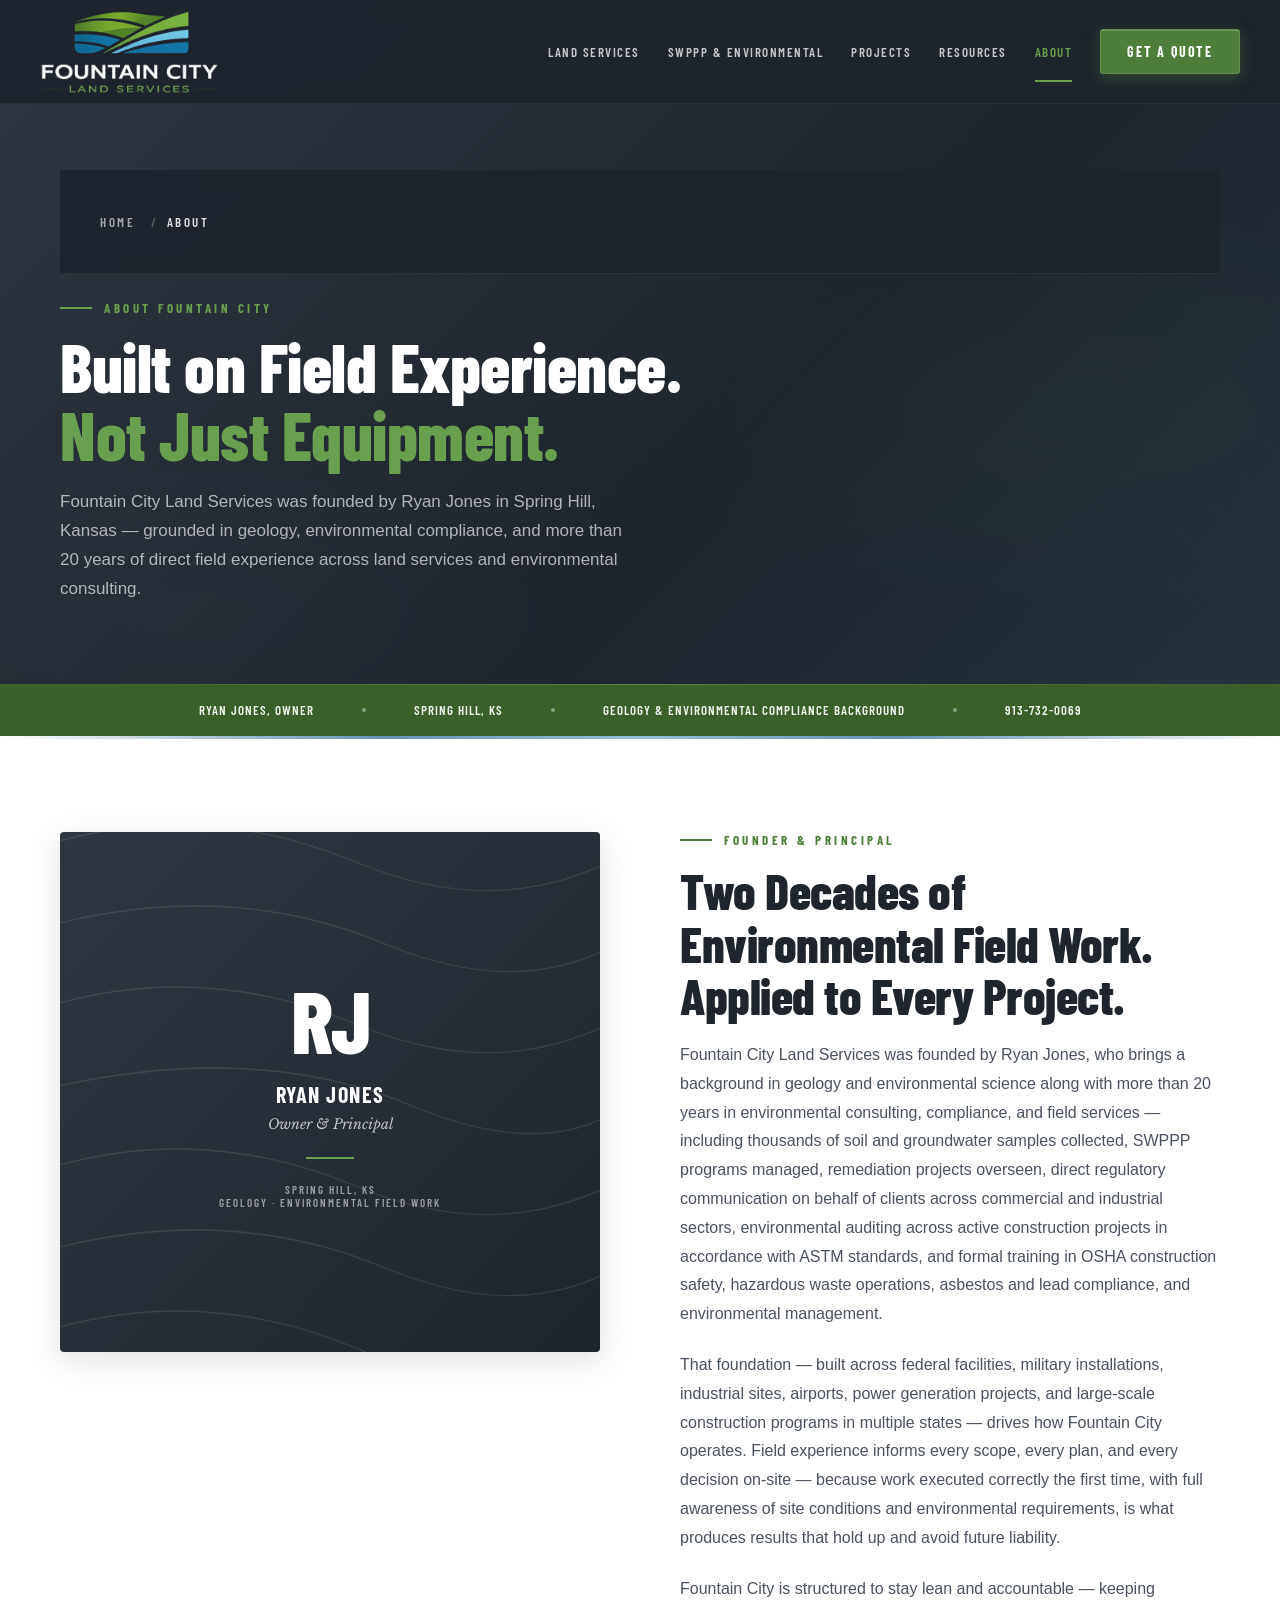
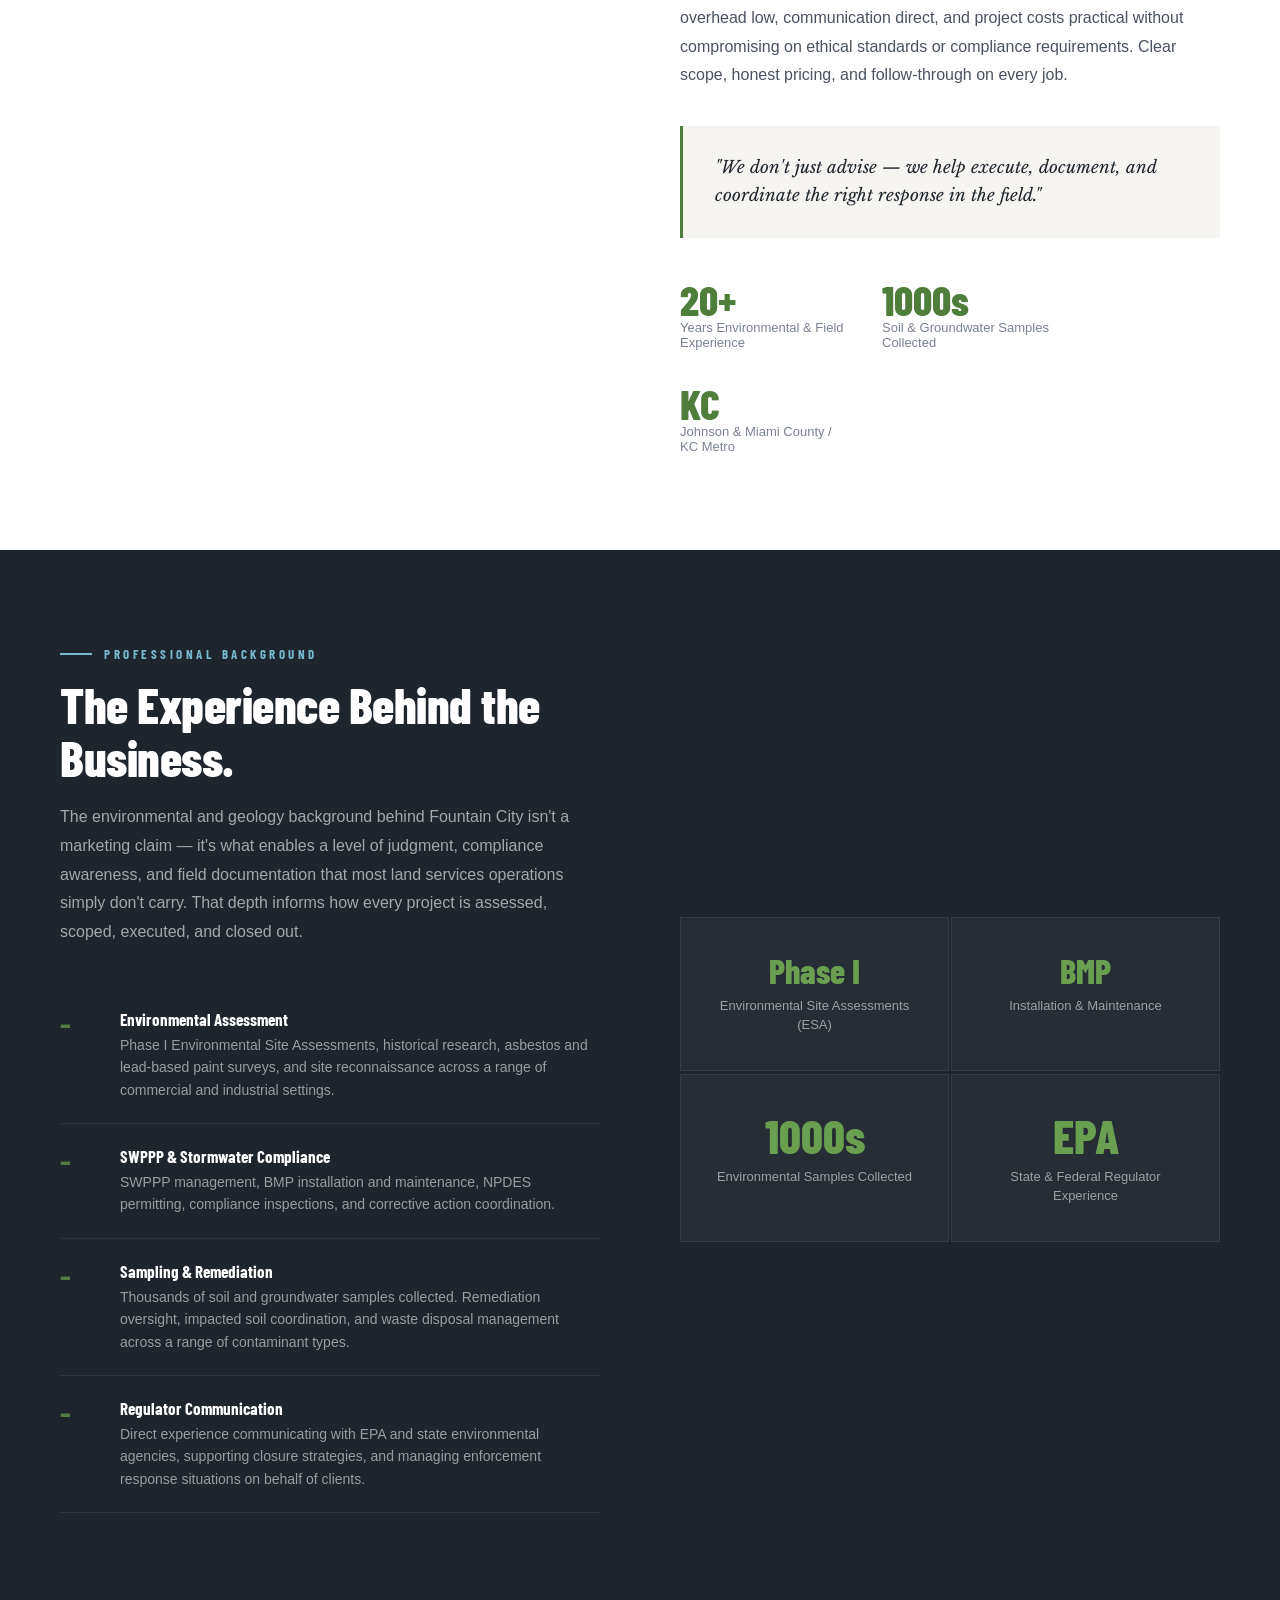
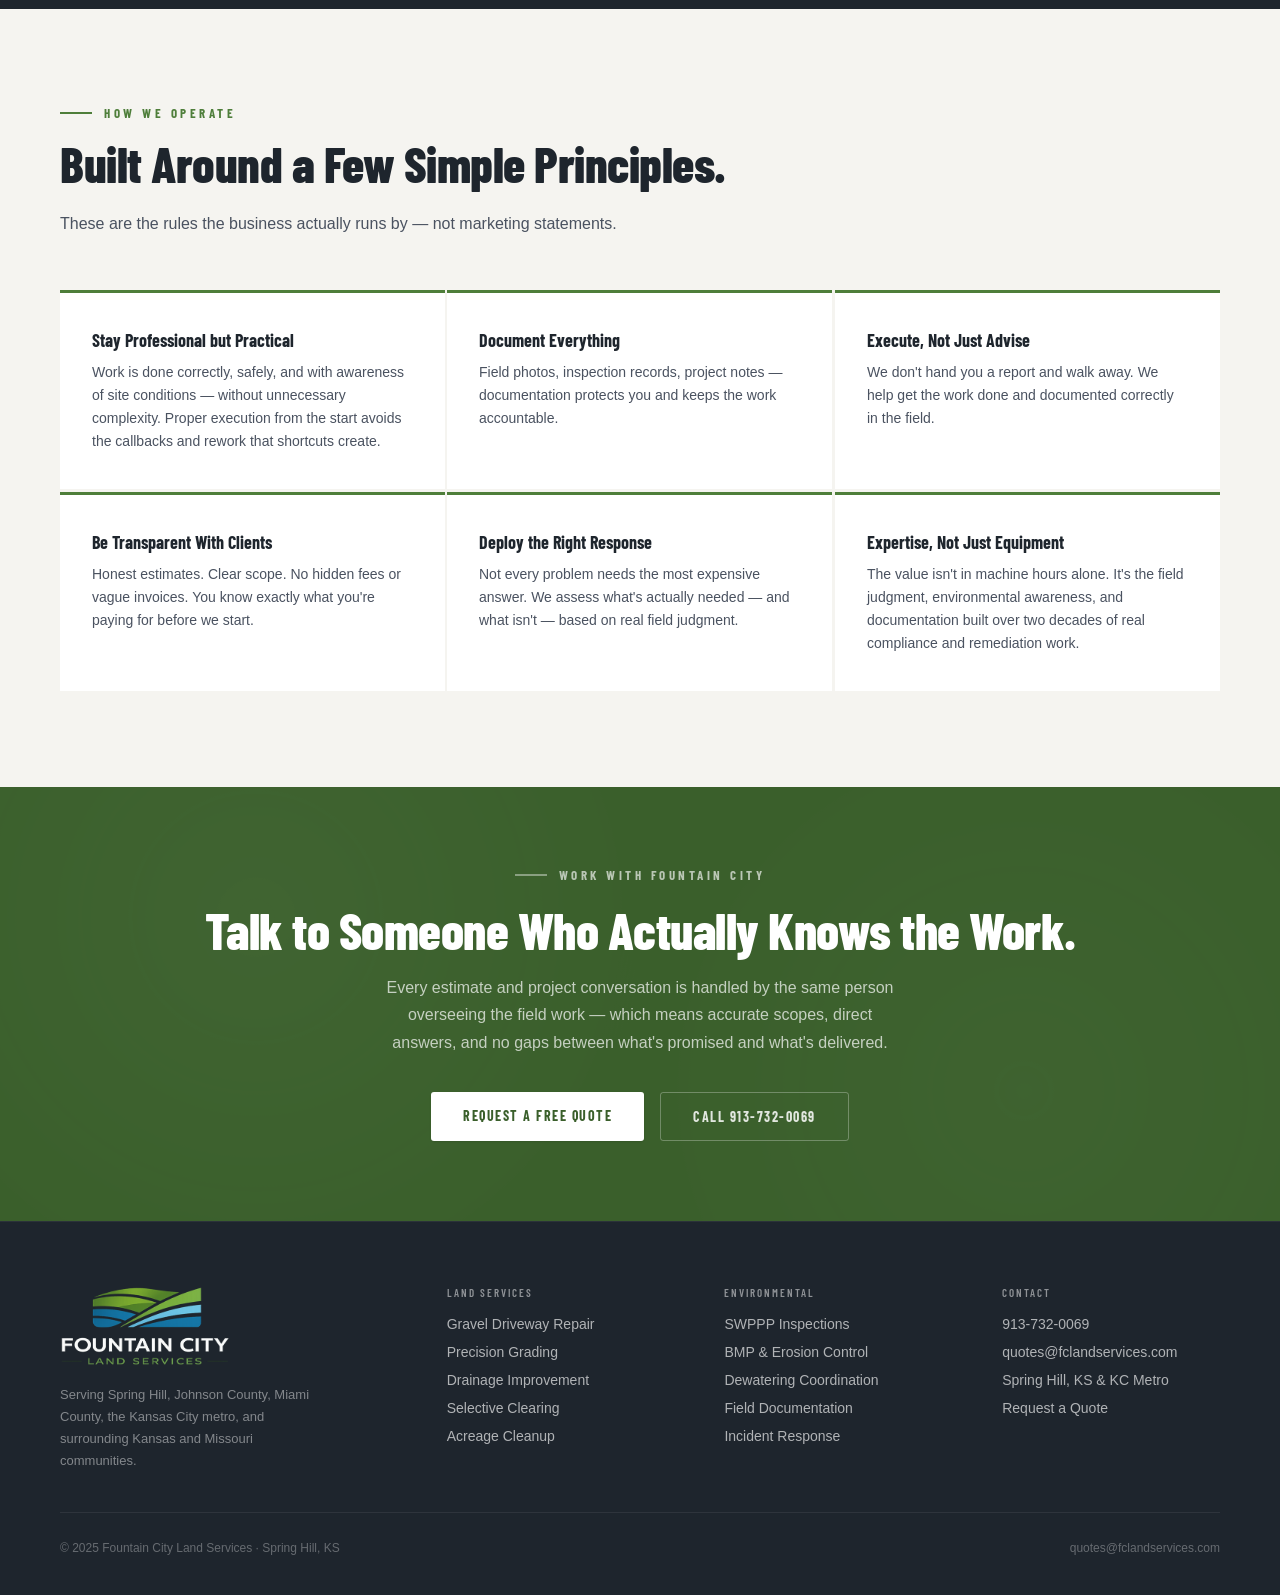
==== commit 09b0eb04: "Final website cleanup and mobile fixes" ====
--- a/about.html
+++ b/about.html
@@ -7,7 +7,7 @@
 
   <title>About Ryan Jones | Fountain City Land Services | Spring Hill, KS</title>
   <meta name="description" content="Ryan Jones founded Fountain City Land Services in Spring Hill, KS. With 20+ years of environmental consulting, geology, and field compliance experience, he brings practical judgment to every land services and SWPPP project across Johnson County, Miami County, and the Kansas City metro.">
-  <link rel="canonical" href="https://www.fclandservices.com/about.html">
+  <link rel="canonical" href="https://fclandservices.com/about.html">
 
   <!-- Geo signals -->
   <meta name="geo.region" content="US-KS">
@@ -18,10 +18,10 @@
   <!-- Open Graph -->
   <meta property="og:type" content="profile">
   <meta property="og:site_name" content="Fountain City Land Services">
-  <meta property="og:url" content="https://www.fclandservices.com/about.html">
+  <meta property="og:url" content="https://fclandservices.com/about.html">
   <meta property="og:title" content="About Ryan Jones | Fountain City Land Services">
   <meta property="og:description" content="20+ years of environmental consulting, geology, and field compliance experience — applied to every land services and SWPPP project across the KC metro.">
-  <meta property="og:image" content="https://www.fclandservices.com/assets/images/projects/stormwater-channel-after.jpg">
+  <meta property="og:image" content="https://fclandservices.com/assets/images/projects/stormwater-channel-after.jpg">
   <meta property="og:image:width" content="1200">
   <meta property="og:image:height" content="630">
   <meta property="og:locale" content="en_US">
@@ -32,7 +32,7 @@
   <meta name="twitter:card" content="summary_large_image">
   <meta name="twitter:title" content="About Ryan Jones | Fountain City Land Services">
   <meta name="twitter:description" content="Founder Ryan Jones brings 20+ years of environmental field experience to every project.">
-  <meta name="twitter:image" content="https://www.fclandservices.com/assets/images/projects/stormwater-channel-after.jpg">
+  <meta name="twitter:image" content="https://fclandservices.com/assets/images/projects/stormwater-channel-after.jpg">
 
   <!-- Performance hints -->
   <link rel="preconnect" href="https://fonts.googleapis.com">
@@ -53,8 +53,8 @@
     "@context": "https://schema.org",
     "@type": "BreadcrumbList",
     "itemListElement": [
-      {"@type": "ListItem", "position": 1, "name": "Home", "item": "https://www.fclandservices.com/"},
-      {"@type": "ListItem", "position": 2, "name": "About", "item": "https://www.fclandservices.com/about.html"}
+      {"@type": "ListItem", "position": 1, "name": "Home", "item": "https://fclandservices.com/"},
+      {"@type": "ListItem", "position": 2, "name": "About", "item": "https://fclandservices.com/about.html"}
     ]
   }
   </script>
@@ -64,13 +64,13 @@
   {
     "@context": "https://schema.org",
     "@type": "Person",
-    "@id": "https://www.fclandservices.com/about.html#ryan-jones",
+    "@id": "https://fclandservices.com/about.html#ryan-jones",
     "name": "Ryan Jones",
     "givenName": "Ryan",
     "familyName": "Jones",
     "jobTitle": "Owner & Principal",
     "description": "Founder of Fountain City Land Services. Background in geology and environmental science with more than 20 years in environmental consulting, compliance, and field services.",
-    "worksFor": {"@id": "https://www.fclandservices.com/#business"},
+    "worksFor": {"@id": "https://fclandservices.com/#business"},
     "knowsAbout": [
       "Land Services",
       "Grading and Leveling",
@@ -98,7 +98,7 @@
     },
     "telephone": "+1-913-732-0069",
     "email": "quotes@fclandservices.com",
-    "url": "https://www.fclandservices.com/about.html"
+    "url": "https://fclandservices.com/about.html"
   }
   </script>
 
@@ -107,11 +107,11 @@
   {
     "@context": "https://schema.org",
     "@type": "LocalBusiness",
-    "@id": "https://www.fclandservices.com/#business",
+    "@id": "https://fclandservices.com/#business",
     "name": "Fountain City Land Services",
-    "url": "https://www.fclandservices.com/",
+    "url": "https://fclandservices.com/",
     "telephone": "+1-913-732-0069",
-    "founder": {"@id": "https://www.fclandservices.com/about.html#ryan-jones"}
+    "founder": {"@id": "https://fclandservices.com/about.html#ryan-jones"}
   }
   </script>
 
@@ -410,7 +410,11 @@
 <div class="mobile-cta-bar" role="region" aria-label="Quick contact">
   <a href="tel:+19137320069" class="mcta-call" aria-label="Call 913-732-0069">
     <svg viewBox="0 0 24 24" fill="none" stroke="currentColor" stroke-width="2" stroke-linecap="round" stroke-linejoin="round" aria-hidden="true"><path d="M22 16.92v3a2 2 0 0 1-2.18 2 19.79 19.79 0 0 1-8.63-3.07 19.5 19.5 0 0 1-6-6 19.79 19.79 0 0 1-3.07-8.67A2 2 0 0 1 4.11 2h3a2 2 0 0 1 2 1.72 12.84 12.84 0 0 0 .7 2.81 2 2 0 0 1-.45 2.11L8.09 9.91a16 16 0 0 0 6 6l1.27-1.27a2 2 0 0 1 2.11-.45 12.84 12.84 0 0 0 2.81.7A2 2 0 0 1 22 16.92z"/></svg>
-    Call / Text
+    Call
+  </a>
+  <a href="sms:+19137320069" class="mcta-text" aria-label="Text 913-732-0069">
+    <svg viewBox="0 0 24 24" fill="none" stroke="currentColor" stroke-width="2" stroke-linecap="round" stroke-linejoin="round" aria-hidden="true"><path d="M21 15a2 2 0 0 1-2 2H7l-4 4V5a2 2 0 0 1 2-2h14a2 2 0 0 1 2 2z"/></svg>
+    Text
   </a>
   <a href="quote.html" class="mcta-quote">
     <svg viewBox="0 0 24 24" fill="none" stroke="currentColor" stroke-width="2" stroke-linecap="round" stroke-linejoin="round" aria-hidden="true"><path d="M14 2H6a2 2 0 0 0-2 2v16a2 2 0 0 0 2 2h12a2 2 0 0 0 2-2V8z"/><polyline points="14 2 14 8 20 8"/><line x1="9" y1="15" x2="15" y2="15"/></svg>
--- a/assets/css/style.css
+++ b/assets/css/style.css
@@ -0,0 +1,1013 @@
+/* ============================================================
+   Fountain City Land Services — Shared Stylesheet v3
+   fclandservices.com
+   - Backward-compatible with v2 (every existing class preserved)
+   - Adds: focus-visible, scroll-reveal, mobile-sticky CTA,
+     FAQ accordion, topo decoration, reduced-motion, print
+   ============================================================ */
+
+:root {
+  --charcoal: #2e3640;
+  --charcoal-dark: #1e252d;
+  --green: #4e7e3a;
+  --green-dark: #3a5f2b;
+  --green-light: #6a9f50;
+  --blue-steel: #4a7fa5;
+  --blue-light: #7ab8cc;
+  --off-white: #f5f4f0;
+  --warm-gray: #e8e5e0;
+  --text-dark: #1e252d;
+  --text-mid: #4a5260;
+  --text-light: #7a8290;
+  --shadow-sm: 0 2px 8px rgba(15,20,25,0.06);
+  --shadow-md: 0 8px 32px rgba(15,20,25,0.10);
+  --shadow-lg: 0 24px 60px rgba(15,20,25,0.18);
+  --radius-sm: 3px;
+  --radius-md: 6px;
+  --transition-fast: 0.18s ease;
+  --transition: 0.25s ease;
+}
+
+* { margin: 0; padding: 0; box-sizing: border-box; }
+html { scroll-behavior: smooth; -webkit-text-size-adjust: 100%; }
+body {
+  font-family: 'Barlow', sans-serif;
+  color: var(--text-dark);
+  background: #fff;
+  overflow-x: hidden;
+  -webkit-font-smoothing: antialiased;
+  -moz-osx-font-smoothing: grayscale;
+  text-rendering: optimizeLegibility;
+}
+img, svg, video { max-width: 100%; height: auto; display: block; }
+
+/* Skip link (accessibility + lighthouse) */
+.skip-link {
+  position: absolute; top: -100px; left: 12px;
+  background: var(--green-dark); color: #fff;
+  padding: 10px 16px; border-radius: var(--radius-sm);
+  font-family: 'Barlow Condensed', sans-serif;
+  font-weight: 700; font-size: 13px;
+  letter-spacing: 1.5px; text-transform: uppercase;
+  text-decoration: none; z-index: 200;
+  transition: top var(--transition-fast);
+}
+.skip-link:focus { top: 12px; outline: 2px solid #fff; outline-offset: 2px; }
+
+/* Universal focus-visible — accessibility + SEO signal */
+:focus { outline: none; }
+:focus-visible {
+  outline: 2px solid var(--green-light);
+  outline-offset: 2px;
+  border-radius: 2px;
+}
+nav a:focus-visible,
+.btn-primary:focus-visible,
+.btn-ghost:focus-visible,
+.nav-cta:focus-visible { outline-offset: 4px; }
+
+/* ── NAV ── */
+nav {
+  position: fixed;
+  top: 0; left: 0; right: 0;
+  z-index: 100;
+  background: rgba(30,37,45,0.97);
+  backdrop-filter: blur(8px);
+  -webkit-backdrop-filter: blur(8px);
+  border-bottom: 1px solid rgba(255,255,255,0.06);
+  padding: 0 40px;
+  display: flex;
+  align-items: center;
+  justify-content: space-between;
+  height: 104px;
+}
+.nav-logo { display: flex; align-items: center; text-decoration: none; }
+.nav-logo img {
+  height: 84px;
+  width: auto;
+  display: block;
+}
+.nav-logo-fallback {
+  display: none;
+  font-family: 'Barlow Condensed', sans-serif;
+  font-weight: 800; font-size: 17px;
+  color: #fff; letter-spacing: 0.5px; line-height: 1.1;
+}
+.nav-logo-fallback span {
+  display: block; color: var(--green-light);
+  font-weight: 600; font-size: 11px; letter-spacing: 2.5px;
+}
+.nav-links { display: flex; gap: 28px; list-style: none; align-items: center; }
+.nav-links a {
+  color: rgba(255,255,255,0.75); text-decoration: none;
+  font-family: 'Barlow Condensed', sans-serif;
+  font-weight: 600; font-size: 13px;
+  letter-spacing: 1.5px; text-transform: uppercase;
+  transition: color var(--transition-fast);
+  position: relative;
+}
+.nav-links a:not(.nav-cta)::after {
+  content: ''; position: absolute;
+  left: 0; right: 0; bottom: -22px;
+  height: 2px; background: var(--green-light);
+  transform: scaleX(0); transform-origin: left;
+  transition: transform var(--transition);
+}
+.nav-links a:not(.nav-cta):hover::after,
+.nav-links a:not(.nav-cta).active::after,
+.nav-links a:not(.nav-cta)[aria-current="page"]::after { transform: scaleX(1); }
+.nav-links a:hover, .nav-links a.active, .nav-links a[aria-current="page"] { color: var(--green-light); }
+.nav-cta {
+  background: var(--green) !important; color: #fff !important;
+  padding: 13px 26px;
+  border-radius: var(--radius-sm);
+  font-size: 14px !important;
+  letter-spacing: 1.8px !important;
+  font-weight: 700 !important;
+  box-shadow: 0 4px 14px rgba(78,126,58,0.45), inset 0 1px 0 rgba(255,255,255,0.18);
+  border: 1px solid rgba(255,255,255,0.12);
+  transition: background var(--transition-fast), transform var(--transition-fast), box-shadow var(--transition-fast) !important;
+  position: relative;
+}
+.nav-cta:hover {
+  background: var(--green-light) !important;
+  transform: translateY(-2px);
+  box-shadow: 0 8px 22px rgba(106,159,80,0.55), inset 0 1px 0 rgba(255,255,255,0.25);
+}
+.nav-cta:active { transform: translateY(0); }
+.nav-cta::after { display: none !important; }
+
+/* Mobile nav */
+.nav-hamburger {
+  display: none; flex-direction: column;
+  gap: 5px; cursor: pointer; padding: 8px;
+  background: transparent; border: 0;
+}
+.nav-hamburger span {
+  display: block; width: 24px; height: 2px;
+  background: rgba(255,255,255,0.85); border-radius: 2px;
+  transition: transform var(--transition), opacity var(--transition);
+}
+.nav-hamburger[aria-expanded="true"] span:nth-child(1) { transform: translateY(7px) rotate(45deg); }
+.nav-hamburger[aria-expanded="true"] span:nth-child(2) { opacity: 0; }
+.nav-hamburger[aria-expanded="true"] span:nth-child(3) { transform: translateY(-7px) rotate(-45deg); }
+
+.mobile-menu {
+  display: none; position: fixed;
+  top: 104px; left: 0; right: 0;
+  background: var(--charcoal-dark);
+  border-bottom: 1px solid rgba(255,255,255,0.08);
+  padding: 20px 24px 28px;
+  z-index: 99; flex-direction: column; gap: 0;
+}
+.mobile-menu.open { display: flex; }
+.mobile-menu a {
+  color: rgba(255,255,255,0.8); text-decoration: none;
+  font-family: 'Barlow Condensed', sans-serif;
+  font-weight: 600; font-size: 16px;
+  letter-spacing: 1.5px; text-transform: uppercase;
+  padding: 14px 0;
+  border-bottom: 1px solid rgba(255,255,255,0.07);
+  transition: color var(--transition-fast);
+}
+.mobile-menu a:hover { color: var(--green-light); }
+.mobile-menu a.mobile-cta {
+  margin-top: 16px; background: var(--green);
+  color: #fff; text-align: center;
+  padding: 14px; border-radius: var(--radius-sm); border-bottom: none;
+}
+
+/* ── BUTTONS ── */
+.btn-primary {
+  background: var(--green); color: #fff;
+  padding: 15px 32px; text-decoration: none;
+  font-family: 'Barlow Condensed', sans-serif;
+  font-weight: 700; font-size: 14px;
+  letter-spacing: 1.5px; text-transform: uppercase;
+  border-radius: var(--radius-sm);
+  transition: background var(--transition-fast), transform var(--transition-fast), box-shadow var(--transition-fast);
+  display: inline-block; border: none; cursor: pointer;
+  box-shadow: 0 1px 0 rgba(255,255,255,0.06) inset, 0 1px 2px rgba(0,0,0,0.1);
+}
+.btn-primary:hover { background: var(--green-dark); transform: translateY(-1px); box-shadow: 0 4px 14px rgba(58,95,43,0.35); }
+.btn-primary:active { transform: translateY(0); }
+.btn-ghost {
+  background: transparent; color: rgba(255,255,255,0.85);
+  padding: 15px 32px; text-decoration: none;
+  font-family: 'Barlow Condensed', sans-serif;
+  font-weight: 700; font-size: 14px;
+  letter-spacing: 1.5px; text-transform: uppercase;
+  border: 1px solid rgba(255,255,255,0.28);
+  border-radius: var(--radius-sm);
+  transition: border-color var(--transition-fast), color var(--transition-fast), background var(--transition-fast);
+  display: inline-block;
+}
+.btn-ghost:hover { border-color: rgba(255,255,255,0.7); color: #fff; background: rgba(255,255,255,0.04); }
+
+/* ── SECTION BASE ── */
+section { padding: 96px 60px; scroll-margin-top: 180px; }
+/* Anchor offset for any in-page jump target — accounts for sticky nav (104px) + sticky section-toc (~50px) + breathing room. */
+[id]:not(html):not(body) { scroll-margin-top: 180px; }
+@media (max-width: 960px) {
+  section { scroll-margin-top: 200px; }
+  [id]:not(html):not(body) { scroll-margin-top: 200px; }
+}
+.section-inner { max-width: 1200px; margin: 0 auto; }
+.section-label {
+  font-family: 'Barlow Condensed', sans-serif;
+  font-weight: 700; font-size: 13px;
+  letter-spacing: 3.5px; text-transform: uppercase;
+  color: var(--green); margin-bottom: 16px;
+  display: flex; align-items: center; gap: 12px;
+}
+.section-label::before {
+  content: ''; display: block;
+  width: 32px; height: 2px;
+  background: var(--green); flex-shrink: 0;
+}
+.section-title {
+  font-family: 'Barlow Condensed', sans-serif;
+  font-weight: 800; font-size: clamp(30px, 4vw, 50px);
+  line-height: 1.05; color: var(--charcoal-dark);
+  margin-bottom: 20px; letter-spacing: -0.5px;
+}
+.section-body {
+  font-size: 16px; line-height: 1.8;
+  color: var(--text-mid); max-width: 600px; font-weight: 300;
+}
+
+/* ── PAGE HERO (interior pages) ── */
+.page-hero {
+  padding: 170px 60px 80px;
+  background: var(--charcoal-dark);
+  position: relative; overflow: hidden;
+}
+.page-hero-bg {
+  position: absolute; inset: 0;
+  background:
+    linear-gradient(135deg, rgba(46,54,64,0.97) 0%, rgba(30,37,45,0.94) 60%, rgba(74,127,165,0.12) 100%),
+    repeating-linear-gradient(45deg, transparent, transparent 40px, rgba(255,255,255,0.012) 40px, rgba(255,255,255,0.012) 41px);
+}
+/* Subtle topographic decoration — ties to "land" without being literal */
+.page-hero::after {
+  content: ''; position: absolute; inset: 0; pointer-events: none; opacity: 0.06;
+  background-image:
+    radial-gradient(ellipse 60% 50% at 85% 60%, rgba(106,159,80,0.6) 0%, transparent 70%),
+    radial-gradient(ellipse 50% 40% at 15% 90%, rgba(122,184,204,0.4) 0%, transparent 70%);
+}
+.page-hero-inner { position: relative; z-index: 2; max-width: 1200px; margin: 0 auto; }
+.page-hero .section-label { color: var(--green-light); }
+.page-hero .section-label::before { background: var(--green-light); }
+.page-hero h1 {
+  font-family: 'Barlow Condensed', sans-serif;
+  font-weight: 800; font-size: clamp(40px, 6vw, 68px);
+  line-height: 1.0; color: #fff;
+  letter-spacing: -0.5px; margin-bottom: 20px;
+}
+.page-hero h1 em { font-style: normal; color: var(--green-light); }
+.page-hero p {
+  font-size: 17px; line-height: 1.7;
+  color: rgba(255,255,255,0.65);
+  max-width: 580px; font-weight: 300;
+}
+
+/* ── BREADCRUMBS ── */
+.breadcrumbs {
+  position: relative; z-index: 2;
+  max-width: 1200px; margin: 0 auto 26px;
+  font-family: 'Barlow Condensed', sans-serif;
+  font-weight: 600; font-size: 13px;
+  letter-spacing: 2.5px; text-transform: uppercase;
+  color: rgba(255,255,255,0.6);
+}
+.breadcrumbs ol { list-style: none; display: flex; flex-wrap: wrap; gap: 8px; padding: 0; }
+.breadcrumbs li { display: flex; align-items: center; gap: 8px; }
+.breadcrumbs li:not(:last-child)::after {
+  content: '/'; color: rgba(255,255,255,0.25); margin-left: 8px;
+}
+.breadcrumbs a { color: rgba(255,255,255,0.6); text-decoration: none; transition: color var(--transition-fast); }
+.breadcrumbs a:hover { color: var(--green-light); }
+.breadcrumbs li[aria-current="page"] { color: rgba(255,255,255,0.85); }
+
+/* ── TRUST BAR ── */
+.trust-bar {
+  background: var(--green-dark);
+  padding: 18px 60px;
+  display: flex; align-items: center;
+  justify-content: center; gap: 48px; flex-wrap: wrap;
+  position: relative;
+}
+.trust-bar::before {
+  content: ''; position: absolute; left: 0; right: 0; top: 0; height: 1px;
+  background: linear-gradient(90deg, transparent, rgba(255,255,255,0.18), transparent);
+}
+/* Blue accent stripe under the trust bar — ties to the blue layers in the logo */
+.trust-bar::after {
+  content: ''; position: absolute; left: 0; right: 0; bottom: -3px; height: 3px;
+  background: linear-gradient(90deg, transparent 0%, var(--blue-steel) 30%, var(--blue-light) 50%, var(--blue-steel) 70%, transparent 100%);
+  opacity: 0.85;
+}
+.trust-item {
+  color: rgba(255,255,255,0.92);
+  font-family: 'Barlow Condensed', sans-serif;
+  font-weight: 600; font-size: 13px;
+  letter-spacing: 1px; text-transform: uppercase;
+}
+.trust-dot {
+  width: 4px; height: 4px;
+  background: rgba(255,255,255,0.4); border-radius: 50%;
+}
+
+/* ── SERVICE CARDS ── */
+.services-grid { display: grid; grid-template-columns: repeat(3,1fr); gap: 2px; }
+.service-card {
+  background: #fff; padding: 36px 32px;
+  border-top: 3px solid transparent;
+  transition: border-color var(--transition), box-shadow var(--transition), transform var(--transition);
+  position: relative;
+}
+.service-card:hover {
+  border-top-color: var(--green);
+  box-shadow: var(--shadow-md);
+  position: relative; z-index: 1;
+  transform: translateY(-2px);
+}
+.service-card-icon {
+  width: 44px; height: 44px; background: var(--off-white);
+  border-radius: var(--radius-md); display: flex; align-items: center;
+  justify-content: center; margin-bottom: 20px; font-size: 20px;
+}
+.service-card h3 {
+  font-family: 'Barlow Condensed', sans-serif;
+  font-weight: 700; font-size: 18px;
+  color: var(--charcoal-dark); margin-bottom: 10px;
+}
+.service-card p { font-size: 14px; line-height: 1.65; color: var(--text-mid); font-weight: 300; }
+
+/* ── DIFF SECTION ── */
+.diff-section { background: var(--charcoal-dark); color: #fff; position: relative; overflow: hidden; }
+.diff-section::before {
+  content: ''; position: absolute; inset: 0; pointer-events: none; opacity: 0.05;
+  background:
+    repeating-linear-gradient(135deg, transparent 0 30px, rgba(255,255,255,0.04) 30px 31px);
+}
+.diff-grid { display: grid; grid-template-columns: 1fr 1fr; gap: 80px; align-items: center; position: relative; z-index: 1; }
+.diff-content .section-label { color: var(--blue-light); }
+.diff-content .section-label::before { background: var(--blue-light); }
+.diff-content .section-title { color: #fff; }
+.diff-content .section-body { color: rgba(255,255,255,0.6); max-width: 100%; }
+.diff-points { margin-top: 40px; }
+.diff-point {
+  padding: 22px 0; border-bottom: 1px solid rgba(255,255,255,0.07);
+  display: flex; gap: 20px; align-items: flex-start;
+}
+.diff-num {
+  font-family: 'Barlow Condensed', sans-serif;
+  font-weight: 700; font-size: 28px;
+  color: var(--green-light); line-height: 1;
+  min-width: 40px; opacity: 0.7;
+}
+.diff-point-text h4 {
+  font-family: 'Barlow Condensed', sans-serif;
+  font-weight: 700; font-size: 17px; color: #fff; margin-bottom: 5px;
+}
+.diff-point-text p { font-size: 14px; color: rgba(255,255,255,0.55); line-height: 1.6; font-weight: 300; }
+.diff-stats { display: grid; grid-template-columns: 1fr 1fr; gap: 2px; }
+.stat-card {
+  background: rgba(255,255,255,0.04);
+  border: 1px solid rgba(255,255,255,0.07);
+  padding: 36px 28px; text-align: center;
+  transition: background var(--transition), border-color var(--transition);
+}
+.stat-card:hover { background: rgba(255,255,255,0.06); border-color: rgba(106,159,80,0.3); }
+.stat-num {
+  font-family: 'Barlow Condensed', sans-serif;
+  font-weight: 800; font-size: 48px;
+  color: var(--green-light); line-height: 1;
+  display: block; margin-bottom: 8px;
+}
+.stat-label { font-size: 13px; color: rgba(255,255,255,0.55); font-weight: 300; line-height: 1.4; }
+
+/* ── ENV SECTION ── */
+.env-section { background: #fff; }
+.env-grid { display: grid; grid-template-columns: 1fr 1fr; gap: 80px; align-items: start; }
+.env-list { margin-top: 32px; display: flex; flex-direction: column; gap: 16px; }
+.env-item { display: flex; gap: 16px; align-items: flex-start; }
+.env-item-icon {
+  width: 36px; height: 36px; background: rgba(78,126,58,0.1);
+  border-radius: var(--radius-sm); display: flex; align-items: center;
+  justify-content: center; font-size: 16px; flex-shrink: 0; margin-top: 2px;
+}
+.env-item-text h4 {
+  font-family: 'Barlow Condensed', sans-serif;
+  font-weight: 700; font-size: 16px; color: var(--charcoal-dark); margin-bottom: 3px;
+}
+.env-item-text p { font-size: 13px; color: var(--text-light); line-height: 1.5; font-weight: 300; }
+.env-callout {
+  background: var(--charcoal-dark); border-radius: var(--radius-md);
+  padding: 40px; color: #fff; position: sticky; top: 88px;
+  box-shadow: var(--shadow-lg);
+}
+.env-callout-label {
+  font-family: 'Barlow Condensed', sans-serif;
+  font-weight: 600; font-size: 11px;
+  letter-spacing: 2.5px; text-transform: uppercase;
+  color: var(--blue-light); margin-bottom: 16px;
+}
+.env-callout blockquote {
+  font-family: 'Libre Baskerville', serif;
+  font-style: italic; font-size: 19px; line-height: 1.6;
+  color: rgba(255,255,255,0.9); margin-bottom: 24px;
+  border-left: 3px solid var(--green-light); padding-left: 20px;
+}
+.env-callout-body {
+  font-size: 14px; color: rgba(255,255,255,0.55);
+  line-height: 1.7; font-weight: 300; margin-bottom: 28px;
+}
+
+/* ── QUOTE SECTION ── */
+.quote-section { background: var(--green-dark); padding: 80px 60px; text-align: center; position: relative; overflow: hidden; }
+.quote-section::before {
+  content: ''; position: absolute; inset: 0; pointer-events: none; opacity: 0.08;
+  background:
+    radial-gradient(circle at 20% 30%, rgba(255,255,255,0.4) 0%, transparent 40%),
+    radial-gradient(circle at 80% 70%, rgba(255,255,255,0.3) 0%, transparent 40%);
+}
+.quote-section > * { position: relative; z-index: 1; }
+.quote-section .section-label { justify-content: center; color: rgba(255,255,255,0.65); }
+.quote-section .section-label::before { background: rgba(255,255,255,0.4); }
+.quote-section h2 {
+  font-family: 'Barlow Condensed', sans-serif;
+  font-weight: 800; font-size: clamp(30px, 4vw, 52px);
+  color: #fff; margin-bottom: 14px; letter-spacing: -0.5px;
+}
+.quote-section > p {
+  color: rgba(255,255,255,0.7); font-size: 16px;
+  margin-bottom: 36px; font-weight: 300;
+  max-width: 520px; margin-left: auto; margin-right: auto; line-height: 1.7;
+}
+
+/* ── QUOTE FORM (inline-on-dark variant) ── */
+.quote-form {
+  max-width: 680px; margin: 0 auto;
+  background: rgba(255,255,255,0.07);
+  border: 1px solid rgba(255,255,255,0.18);
+  border-radius: var(--radius-md); padding: 40px; text-align: left;
+  backdrop-filter: blur(4px);
+  -webkit-backdrop-filter: blur(4px);
+}
+.form-grid { display: grid; grid-template-columns: 1fr 1fr; gap: 16px; margin-bottom: 16px; }
+.form-group { display: flex; flex-direction: column; gap: 6px; }
+.form-group.full { grid-column: 1 / -1; }
+.form-group label {
+  font-family: 'Barlow Condensed', sans-serif;
+  font-weight: 600; font-size: 11px;
+  letter-spacing: 1.5px; text-transform: uppercase;
+  color: rgba(255,255,255,0.7);
+}
+.form-group label .req { color: var(--green-light); }
+.form-group input,
+.form-group select,
+.form-group textarea {
+  background: rgba(255,255,255,0.1);
+  border: 1px solid rgba(255,255,255,0.2);
+  border-radius: var(--radius-sm); padding: 12px 14px;
+  color: #fff; font-family: 'Barlow', sans-serif;
+  font-size: 14px; font-weight: 400;
+  outline: none; transition: border-color var(--transition-fast), background var(--transition-fast);
+  width: 100%;
+}
+.form-group input::placeholder,
+.form-group textarea::placeholder { color: rgba(255,255,255,0.45); }
+.form-group select option { background: var(--charcoal-dark); color: #fff; }
+.form-group input:focus,
+.form-group select:focus,
+.form-group textarea:focus { border-color: var(--green-light); background: rgba(255,255,255,0.13); }
+.form-group textarea { resize: vertical; min-height: 96px; }
+.form-submit {
+  margin-top: 20px; width: 100%;
+  background: #fff; color: var(--green-dark);
+  border: none; padding: 16px;
+  font-family: 'Barlow Condensed', sans-serif;
+  font-weight: 700; font-size: 14px;
+  letter-spacing: 2px; text-transform: uppercase;
+  border-radius: var(--radius-sm); cursor: pointer;
+  transition: background var(--transition-fast), transform var(--transition-fast);
+}
+.form-submit:hover { background: var(--off-white); transform: translateY(-1px); }
+.form-note { text-align: center; margin-top: 14px; font-size: 12px; color: rgba(255,255,255,0.5); font-weight: 300; }
+.form-note a { color: rgba(255,255,255,0.7); text-decoration: none; }
+
+/* ── FAQ ACCORDION (NEW) ── */
+.faq-section { background: var(--off-white); }
+.faq-list { margin-top: 40px; max-width: 880px; margin-left: auto; margin-right: auto; }
+.faq-item {
+  background: #fff;
+  border: 1px solid var(--warm-gray);
+  border-radius: var(--radius-md);
+  margin-bottom: 12px;
+  overflow: hidden;
+  transition: box-shadow var(--transition), border-color var(--transition);
+}
+.faq-item[open] { box-shadow: var(--shadow-sm); border-color: var(--green-light); }
+.faq-item summary {
+  list-style: none; cursor: pointer;
+  padding: 22px 26px;
+  font-family: 'Barlow Condensed', sans-serif;
+  font-weight: 700; font-size: 18px;
+  color: var(--charcoal-dark);
+  display: flex; align-items: center; justify-content: space-between;
+  gap: 16px;
+  transition: color var(--transition-fast);
+}
+.faq-item summary::-webkit-details-marker { display: none; }
+.faq-item summary:hover { color: var(--green-dark); }
+.faq-item summary::after {
+  content: '+'; color: var(--green); font-size: 24px;
+  font-weight: 400; line-height: 1; flex-shrink: 0;
+  transition: transform var(--transition);
+}
+.faq-item[open] summary::after { content: '−'; transform: rotate(0deg); }
+.faq-item .faq-answer {
+  padding: 0 26px 24px;
+  font-size: 15px; line-height: 1.75;
+  color: var(--text-mid); font-weight: 300;
+}
+.faq-item .faq-answer p + p { margin-top: 12px; }
+
+/* ── MAP EMBED ── */
+.area-map-embed {
+  width: 100%; height: 360px;
+  border: 1px solid var(--warm-gray);
+  border-radius: var(--radius-md);
+  filter: grayscale(0.25) contrast(1.02);
+  display: block;
+}
+
+/* ── FOOTER ── */
+footer { background: var(--charcoal-dark); padding: 64px 60px 40px; border-top: 1px solid rgba(255,255,255,0.06); }
+.footer-inner {
+  max-width: 1200px; margin: 0 auto;
+  display: grid; grid-template-columns: 1.5fr 1fr 1fr 1fr;
+  gap: 60px; padding-bottom: 40px;
+  border-bottom: 1px solid rgba(255,255,255,0.07);
+}
+.footer-brand img { height: 80px; width: auto; margin-bottom: 18px; display: block; }
+.footer-brand-name {
+  font-family: 'Barlow Condensed', sans-serif;
+  font-weight: 800; font-size: 18px;
+  color: rgba(255,255,255,0.88); letter-spacing: 0.3px;
+  line-height: 1.2; margin-bottom: 14px;
+}
+.footer-brand-name span { display: block; color: var(--green-light); font-weight: 600; font-size: 12px; letter-spacing: 2.5px; }
+.footer-brand > p { font-size: 13px; color: rgba(255,255,255,0.45); line-height: 1.7; font-weight: 300; max-width: 250px; }
+.footer-col h4 {
+  font-family: 'Barlow Condensed', sans-serif;
+  font-weight: 600; font-size: 11px;
+  letter-spacing: 2px; text-transform: uppercase;
+  color: rgba(255,255,255,0.5); margin-bottom: 16px;
+}
+.footer-col ul { list-style: none; display: flex; flex-direction: column; gap: 10px; }
+.footer-col ul li a { color: rgba(255,255,255,0.65); text-decoration: none; font-size: 14px; font-weight: 300; transition: color var(--transition-fast); }
+.footer-col ul li a:hover { color: var(--green-light); }
+.footer-col ul li span { color: rgba(255,255,255,0.65); font-size: 14px; font-weight: 300; }
+.footer-bottom {
+  max-width: 1200px; margin: 28px auto 0;
+  display: flex; justify-content: space-between; align-items: center;
+}
+.footer-bottom p { font-size: 12px; color: rgba(255,255,255,0.32); font-weight: 300; }
+.footer-bottom a { color: rgba(255,255,255,0.32); text-decoration: none; font-size: 12px; transition: color var(--transition-fast); }
+.footer-bottom a:hover { color: rgba(255,255,255,0.6); }
+
+/* ── MOBILE STICKY CTA BAR (NEW) ── */
+.mobile-cta-bar {
+  display: none;
+  position: fixed; bottom: 0; left: 0; right: 0;
+  background: var(--charcoal-dark);
+  border-top: 1px solid rgba(255,255,255,0.1);
+  padding: 10px 12px env(safe-area-inset-bottom);
+  z-index: 95;
+  gap: 8px;
+  box-shadow: 0 -4px 20px rgba(0,0,0,0.18);
+}
+.mobile-cta-bar a {
+  flex: 1;
+  display: flex; align-items: center; justify-content: center;
+  gap: 8px; padding: 12px 8px;
+  font-family: 'Barlow Condensed', sans-serif;
+  font-weight: 700; font-size: 13px;
+  letter-spacing: 1.5px; text-transform: uppercase;
+  text-decoration: none; border-radius: var(--radius-sm);
+  transition: background var(--transition-fast);
+}
+.mobile-cta-bar .mcta-call,
+.mobile-cta-bar .mcta-text {
+  background: rgba(255,255,255,0.08); color: #fff;
+  border: 1px solid rgba(255,255,255,0.15);
+}
+.mobile-cta-bar .mcta-call:hover,
+.mobile-cta-bar .mcta-text:hover { background: rgba(255,255,255,0.14); }
+.mobile-cta-bar .mcta-quote { background: var(--green); color: #fff; }
+.mobile-cta-bar .mcta-quote:hover { background: var(--green-dark); }
+.mobile-cta-bar svg { width: 16px; height: 16px; flex-shrink: 0; }
+/* With 3 buttons (Call | Text | Quote), tighten font + padding so they fit cleanly on small screens */
+@media (max-width: 380px) {
+  .mobile-cta-bar a { font-size: 12px; padding: 12px 4px; gap: 6px; letter-spacing: 1px; }
+  .mobile-cta-bar svg { width: 14px; height: 14px; }
+}
+
+/* ── ANIMATIONS ── */
+@keyframes fadeUp {
+  from { opacity: 0; transform: translateY(20px); }
+  to   { opacity: 1; transform: translateY(0); }
+}
+.animate   { animation: fadeUp 0.6s ease both; }
+.delay-1   { animation-delay: 0.1s; }
+.delay-2   { animation-delay: 0.2s; }
+.delay-3   { animation-delay: 0.3s; }
+.delay-4   { animation-delay: 0.4s; }
+
+/* Scroll-reveal (NEW) — JS adds .is-visible when element enters viewport */
+.reveal {
+  opacity: 0; transform: translateY(24px);
+  transition: opacity 0.6s ease, transform 0.6s ease;
+  will-change: opacity, transform;
+}
+.reveal.is-visible { opacity: 1; transform: translateY(0); }
+.reveal.delay-1 { transition-delay: 0.08s; }
+.reveal.delay-2 { transition-delay: 0.16s; }
+.reveal.delay-3 { transition-delay: 0.24s; }
+
+/* Reduced motion (a11y + lighthouse) */
+@media (prefers-reduced-motion: reduce) {
+  *, *::before, *::after {
+    animation-duration: 0.001ms !important;
+    animation-iteration-count: 1 !important;
+    transition-duration: 0.001ms !important;
+    scroll-behavior: auto !important;
+  }
+  .reveal { opacity: 1 !important; transform: none !important; }
+}
+
+/* ── RESPONSIVE ── */
+@media (max-width: 960px) {
+  nav { padding: 0 20px; }
+  .nav-links { display: none; }
+  .nav-hamburger { display: flex; }
+  section { padding: 64px 24px; }
+  .page-hero { padding: 130px 24px 60px; }
+  .services-grid { grid-template-columns: 1fr; }
+  .diff-grid { grid-template-columns: 1fr; gap: 48px; }
+  .diff-stats { grid-template-columns: repeat(2,1fr); }
+  .env-grid { grid-template-columns: 1fr; }
+  .env-callout { position: static; }
+  .quote-section { padding: 64px 24px; }
+  .quote-form { padding: 28px 20px; }
+  .form-grid { grid-template-columns: 1fr; }
+  .trust-bar { padding: 16px 24px; gap: 20px; }
+  .trust-dot { display: none; }
+  footer { padding: 48px 24px 32px 24px; padding-bottom: calc(32px + 64px); }
+  .footer-inner { grid-template-columns: 1fr 1fr; gap: 36px; }
+  .footer-bottom { flex-direction: column; gap: 8px; text-align: center; }
+  .breadcrumbs { padding: 0 4px; }
+  .mobile-cta-bar { display: flex; }
+  body { padding-bottom: 0; }
+  .faq-item summary { padding: 18px 20px; font-size: 16px; }
+  .faq-item .faq-answer { padding: 0 20px 18px; font-size: 14px; }
+}
+@media (max-width: 560px) {
+  .footer-inner { grid-template-columns: 1fr; }
+  .diff-stats { grid-template-columns: 1fr 1fr; }
+  .stat-num { font-size: 38px; }
+}
+
+/* ── ILLUSTRATIVE IMAGE (educational visuals, not project photos) ── */
+.illus {
+  display: block;
+  margin: 0;
+  border-radius: var(--radius-md);
+  overflow: hidden;
+  background: var(--off-white);
+  border: 1px solid var(--warm-gray);
+  box-shadow: var(--shadow-sm);
+}
+.illus img {
+  width: 100%;
+  height: auto;
+  display: block;
+  aspect-ratio: 3 / 2;
+  object-fit: cover;
+}
+.illus figcaption {
+  font-family: 'Barlow Condensed', sans-serif;
+  font-weight: 600;
+  font-size: 11px;
+  letter-spacing: 1.5px;
+  text-transform: uppercase;
+  color: var(--text-light);
+  padding: 12px 16px;
+  background: #fff;
+  border-top: 1px solid var(--warm-gray);
+  display: flex;
+  justify-content: space-between;
+  align-items: center;
+  gap: 12px;
+}
+.illus figcaption .illus-tag {
+  font-size: 10px;
+  color: var(--text-light);
+  letter-spacing: 1px;
+  font-weight: 500;
+  opacity: 0.7;
+  text-transform: uppercase;
+}
+
+/* Image band — full-width supporting visual between sections */
+.image-band {
+  background: var(--charcoal-dark);
+  padding: 0;
+  position: relative;
+  overflow: hidden;
+}
+.image-band-inner {
+  max-width: 1400px;
+  margin: 0 auto;
+  display: grid;
+  grid-template-columns: 1fr 1fr;
+  gap: 0;
+  align-items: stretch;
+}
+.image-band-media {
+  position: relative;
+  min-height: 360px;
+  background-size: cover;
+  background-position: center;
+}
+.image-band-media::after {
+  content: '';
+  position: absolute;
+  inset: 0;
+  background: linear-gradient(90deg, rgba(30,37,45,0.15) 0%, rgba(30,37,45,0.55) 100%);
+}
+.image-band-text {
+  padding: 64px 56px;
+  color: #fff;
+  display: flex;
+  flex-direction: column;
+  justify-content: center;
+}
+.image-band-text .section-label { color: var(--green-light); }
+.image-band-text .section-label::before { background: var(--green-light); }
+.image-band-text h2 {
+  font-family: 'Barlow Condensed', sans-serif;
+  font-weight: 800;
+  font-size: clamp(28px, 3.5vw, 40px);
+  line-height: 1.05;
+  color: #fff;
+  letter-spacing: -0.4px;
+  margin-bottom: 18px;
+}
+.image-band-text p {
+  font-size: 15px;
+  line-height: 1.75;
+  color: rgba(255,255,255,0.7);
+  font-weight: 300;
+  max-width: 480px;
+}
+
+/* Bridge positioning callout (environmental page) */
+.bridge-callout {
+  margin-top: 28px;
+  padding: 18px 22px;
+  border-left: 3px solid var(--green-light);
+  background: rgba(106,159,80,0.08);
+  border-radius: 0 var(--radius-sm) var(--radius-sm) 0;
+  font-family: 'Libre Baskerville', serif;
+  font-style: italic;
+  font-size: 16px;
+  line-height: 1.55;
+  color: rgba(255,255,255,0.92);
+}
+.bridge-callout strong { font-style: normal; color: var(--green-light); font-family: 'Barlow Condensed', sans-serif; font-weight: 700; letter-spacing: 0.5px; }
+
+/* Service-card supporting image (services page) */
+.svc-illus-grid {
+  display: grid;
+  grid-template-columns: repeat(3, 1fr);
+  gap: 20px;
+  margin-top: 24px;
+}
+@media (max-width: 960px) {
+  .svc-illus-grid { grid-template-columns: 1fr 1fr; }
+  .image-band-inner { grid-template-columns: 1fr; }
+  .image-band-media { min-height: 240px; }
+  .image-band-text { padding: 44px 24px; }
+}
+@media (max-width: 560px) {
+  .svc-illus-grid { grid-template-columns: 1fr; }
+}
+
+/* ── STICKY IN-PAGE TOC (jump links on long service pages) ── */
+.section-toc {
+  position: sticky;
+  top: 104px;
+  z-index: 50;
+  background: #fff;
+  border-bottom: 1px solid var(--warm-gray);
+  padding: 14px 60px;
+  box-shadow: 0 2px 12px rgba(15,20,25,0.04);
+}
+.section-toc-inner {
+  max-width: 1200px;
+  margin: 0 auto;
+  display: flex;
+  flex-wrap: wrap;
+  gap: 6px 24px;
+  align-items: center;
+}
+.section-toc-label {
+  font-family: 'Barlow Condensed', sans-serif;
+  font-weight: 700;
+  font-size: 13px;
+  letter-spacing: 2.5px;
+  text-transform: uppercase;
+  color: var(--text-light);
+  margin-right: 8px;
+  flex-shrink: 0;
+}
+.section-toc a {
+  font-family: 'Barlow Condensed', sans-serif;
+  font-weight: 600;
+  font-size: 15px;
+  letter-spacing: 0.5px;
+  color: var(--text-mid);
+  text-decoration: none;
+  padding: 4px 0;
+  border-bottom: 2px solid transparent;
+  transition: color 0.15s, border-color 0.15s;
+  white-space: nowrap;
+}
+.section-toc a:hover { color: var(--green); border-bottom-color: var(--green); }
+@media (max-width: 960px) {
+  .section-toc {
+    padding: 10px 16px;
+    overflow-x: auto;
+    -webkit-overflow-scrolling: touch;
+    scroll-padding-inline: 16px;
+  }
+  .section-toc-inner {
+    flex-wrap: nowrap;
+    padding-left: 4px;
+    padding-right: 16px; /* trailing space so the last item isn't clipped at the edge when scrolled to end */
+  }
+}
+
+/* ── LIGHTBOX (click-to-zoom for any .zoomable image) ── */
+.zoomable { cursor: zoom-in; position: relative; }
+
+/* Subtle "Tap to enlarge" hint on zoomable images.
+   - Mobile (touch devices): always visible, small magnifier chip in lower-right corner.
+   - Desktop (hover-capable): only appears on hover so it doesn't clutter the layout.
+   Excludes .image-band-media — those have their own dark-gradient overlay that uses ::after,
+   and the existing hover-gradient already signals interactivity for those large image areas. */
+.zoomable:not(.image-band-media)::after {
+  content: '';
+  position: absolute;
+  bottom: 10px; right: 10px;
+  width: 32px; height: 32px;
+  border-radius: 50%;
+  background-color: rgba(30,37,45,0.78);
+  background-image: url("data:image/svg+xml;utf8,<svg xmlns='http://www.w3.org/2000/svg' viewBox='0 0 24 24' fill='none' stroke='%23ffffff' stroke-width='2.2' stroke-linecap='round' stroke-linejoin='round'><circle cx='11' cy='11' r='7'/><line x1='21' y1='21' x2='16.65' y2='16.65'/></svg>");
+  background-repeat: no-repeat;
+  background-position: center;
+  background-size: 16px 16px;
+  opacity: 0;
+  transition: opacity 0.18s ease;
+  pointer-events: none;
+  z-index: 3;
+  box-shadow: 0 2px 6px rgba(0,0,0,0.25);
+}
+.zoomable:not(.image-band-media):hover::after { opacity: 1; }
+
+/* Touch devices (mobile/tablet): always show the cue + add a small "Tap to enlarge" label below */
+@media (hover: none) and (pointer: coarse) {
+  .zoomable:not(.image-band-media)::after { opacity: 0.92; }
+  .zoomable:not(.image-band-media)::before {
+    content: 'Tap to enlarge';
+    position: absolute;
+    bottom: 14px; right: 50px;
+    background: rgba(30,37,45,0.78);
+    color: #fff;
+    font-family: 'Barlow Condensed', sans-serif;
+    font-weight: 600; font-size: 11px;
+    letter-spacing: 1.2px; text-transform: uppercase;
+    padding: 4px 10px; border-radius: 12px;
+    pointer-events: none;
+    z-index: 3;
+    white-space: nowrap;
+    box-shadow: 0 2px 6px rgba(0,0,0,0.25);
+  }
+}
+
+/* ── DUAL CTA (paired buttons that align on mobile) ── */
+.dual-cta {
+  margin-top: 40px;
+  text-align: center;
+  display: flex;
+  gap: 12px;
+  justify-content: center;
+  flex-wrap: wrap;
+}
+.dual-cta .btn-primary { margin: 0; }
+.dual-cta .btn-secondary { background: var(--charcoal); }
+.dual-cta .btn-secondary:hover { background: var(--charcoal-dark); }
+@media (max-width: 560px) {
+  .dual-cta {
+    flex-direction: column;
+    align-items: stretch;
+    max-width: 320px;
+    margin-left: auto;
+    margin-right: auto;
+  }
+  .dual-cta .btn-primary {
+    width: 100%;
+    text-align: center;
+  }
+}
+.lightbox {
+  position: fixed; inset: 0;
+  background: rgba(15, 18, 22, 0.94);
+  z-index: 200;
+  display: none;
+  align-items: center;
+  justify-content: center;
+  padding: 40px;
+  cursor: zoom-out;
+  opacity: 0;
+  transition: opacity 0.18s ease;
+  -webkit-backdrop-filter: blur(6px);
+  backdrop-filter: blur(6px);
+}
+.lightbox.open { display: flex; opacity: 1; }
+.lightbox-content {
+  max-width: min(1400px, 96vw);
+  max-height: 92vh;
+  display: flex;
+  flex-direction: column;
+  align-items: center;
+  gap: 14px;
+}
+.lightbox-content img {
+  max-width: 100%;
+  max-height: 82vh;
+  width: auto;
+  height: auto;
+  object-fit: contain;
+  border-radius: var(--radius-md);
+  box-shadow: 0 30px 80px rgba(0,0,0,0.5);
+}
+.lightbox-caption {
+  color: rgba(255,255,255,0.85);
+  font-family: 'Barlow Condensed', sans-serif;
+  font-weight: 500;
+  font-size: 14px;
+  letter-spacing: 0.5px;
+  text-align: center;
+  max-width: 720px;
+  line-height: 1.55;
+}
+.lightbox-close {
+  position: absolute;
+  top: 22px; right: 22px;
+  background: rgba(255,255,255,0.08);
+  border: 1px solid rgba(255,255,255,0.18);
+  color: #fff;
+  width: 42px; height: 42px;
+  border-radius: 50%;
+  font-size: 22px; line-height: 1;
+  cursor: pointer;
+  transition: background 0.18s, transform 0.18s;
+  display: flex; align-items: center; justify-content: center;
+}
+.lightbox-close:hover { background: rgba(255,255,255,0.18); transform: rotate(90deg); }
+
+/* Image bands (env page) become zoomable */
+.image-band-media.zoomable { cursor: zoom-in; }
+.image-band-media.zoomable::after { transition: background 0.25s; }
+.image-band-media.zoomable:hover::after { background: linear-gradient(90deg, rgba(30,37,45,0.05) 0%, rgba(30,37,45,0.35) 100%); }
+
+@media (max-width: 600px) {
+  .lightbox { padding: 16px; }
+  .lightbox-close { top: 12px; right: 12px; }
+}
+
+/* ── PRINT ── */
+@media print {
+  nav, .mobile-menu, .nav-hamburger, .mobile-cta-bar, .quote-section, .skip-link { display: none !important; }
+  body { color: #000; background: #fff; }
+  .page-hero, .diff-section, footer { background: #fff !important; color: #000 !important; }
+  .page-hero h1, .section-title, .diff-content .section-title, .diff-point-text h4 { color: #000 !important; }
+  a { color: #000; text-decoration: underline; }
+  a[href^="http"]::after { content: " (" attr(href) ")"; font-size: 0.85em; color: #555; }
+  section { padding: 24px 0; }
+}
